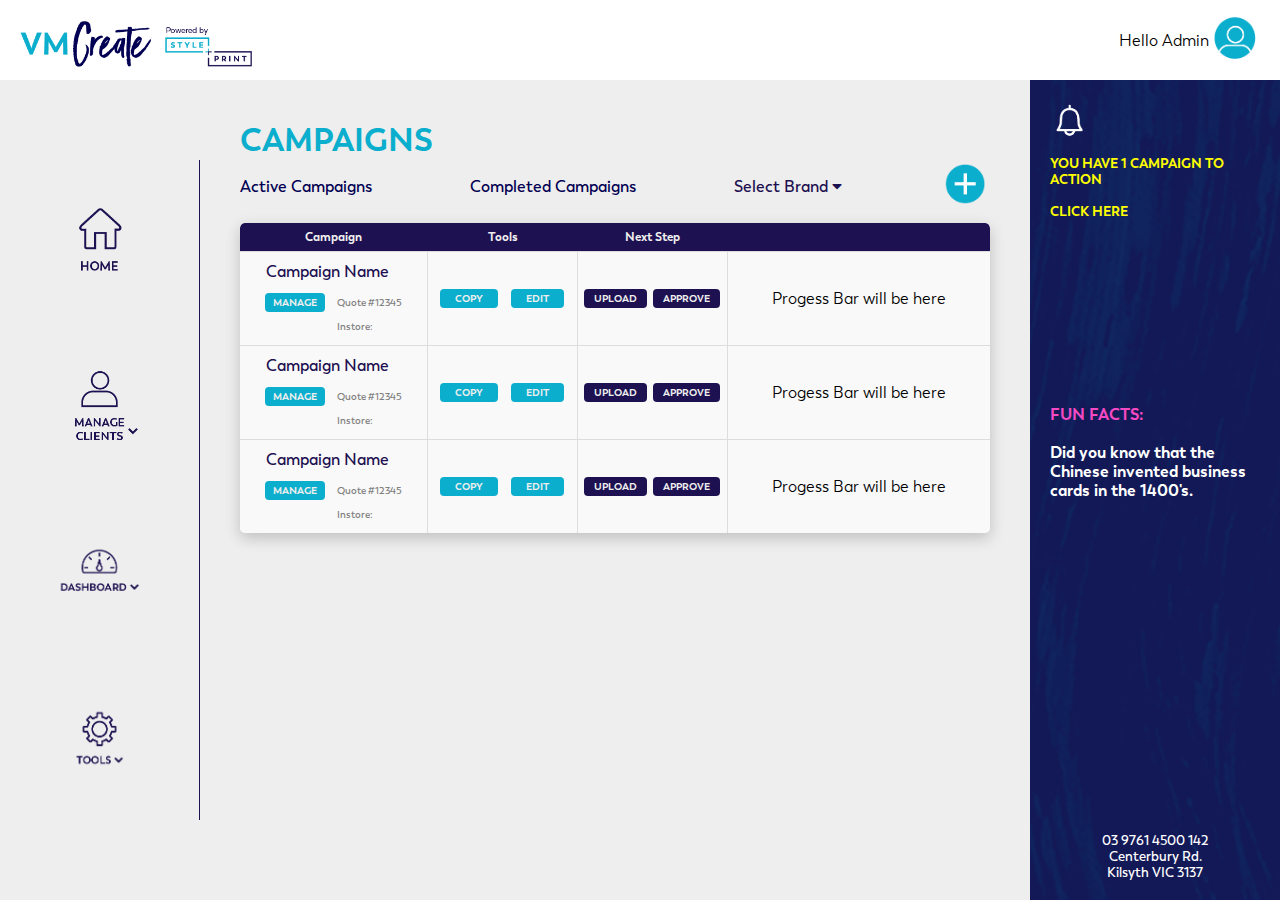
==== dashboard.html @ e2349223 "dashboard page, table, adding original images and general layout adjustments" ====
<!DOCTYPE html>
<html class="no-js">
  <head>
    <meta charset="utf-8" />
    <meta http-equiv="X-UA-Compatible" content="IE=edge" />
    <title></title>
    <meta name="description" content="" />
    <meta name="viewport" content="width=device-width, initial-scale=1" />
    <!--
      <link
        rel="stylesheet"
        href="https://stackpath.bootstrapcdn.com/bootstrap/4.1.3/css/bootstrap.min.css"
        integrity="sha384-MCw98/SFnGE8fJT3GXwEOngsV7Zt27NXFoaoApmYm81iuXoPkFOJwJ8ERdknLPMO"
        crossorigin="anonymous"
      />
    -->
    <link
      rel="stylesheet"
      href="https://cdnjs.cloudflare.com/ajax/libs/font-awesome/5.14.0/css/all.min.css"
    />
    <link rel="stylesheet" type="text/css" href="semantic/dist/table.min.css" />
    <link
      rel="stylesheet"
      type="text/css"
      href="semantic/dist/progress.min.css"
    />
    <link rel="stylesheet" href="/styles/css/styles.css" />
  </head>
  <body>
    <div class="dashboard">
      <section class="main-container">
        <div class="page-header">
          <div class="header-home">
            <a href="/">
              <img src="/images/logo1.png" alt="" />
            </a>
          </div>
          <div class="header-login">
            <span>Hello Admin</span>
            <a href="#"><img src="./images/accountIcon1.png" /></a>
          </div>
        </div>

        <div class="left-sidebar">
          <a href="/">
            <div class="left-sidebar-icon">
              <img
                class="left-sidebar-icon-image left-sidebar-icon-home"
                src="./images/homeIcon1.png"
              />
            </div>
          </a>
          <a href="#">
            <div class="left-sidebar-icon">
              <img
                class="left-sidebar-icon-image"
                src="./images/clientsIcon1.png"
              />
            </div>
          </a>
          <a href="/dashboard.html">
            <div class="left-sidebar-icon">
              <img
                class="left-sidebar-icon-image"
                src="./images/dashboardIcon1.png"
              />
            </div>
          </a>
          <a href="#">
            <div class="left-sidebar-icon">
              <img
                class="left-sidebar-icon-image"
                src="./images/toolsIcon1.png"
              />
            </div>
          </a>
        </div>

        <div class="dashboard">
          <div class="dashboard-header-container">
            <span class="dashboard-primary-header">Campaigns</span>
            <br />
            <div class="dashboard-secondary-header">
              <span class="dashboard-secondary-list-item"
                >Active Campaigns</span
              >
              <span class="dashboard-secondary-list-item"
                >Completed Campaigns</span
              >
              <div class="dashboard-secondary-list-item dropdown">
                <button class="dropbtn">
                  Select Brand
                  <i class="fa fa-caret-down"></i>
                </button>
                <div class="dropdown-content">
                  <a href="#">Brand 1</a>
                  <a href="#">Brand 2</a>
                  <a href="#">Brand 3</a>
                </div>
              </div>

              <a class="add-table-item" href="/">
                <img src="/images/addTableItemIcon1.png" alt="" />
              </a>
            </div>
          </div>

          <div class="table-container">
            <div class="grid-table" style="overflow-x: auto;">
              <div class="grid-table-row table-header">
                <div class="grid-table-header grid-table-header-1">
                  Campaign
                </div>
                <div class="grid-table-header grid-table-header-2">Tools</div>
                <div class="grid-table-header grid-table-header-3">
                  Next Step
                </div>
                <div class="grid-table-header grid-table-header-4"></div>
              </div>

              <div class="grid-table-row">
                <div
                  class="grid-table-cell grid-table-cell-1"
                  data-title="Title"
                >
                  <div class="campaign-name-text">
                    <span>Campaign Name</span>
                  </div>
                  <div class="campaign-row-secondary">
                    <div class="campaign-cell-button-container">
                      <a href="#" class="table-button">Manage</a>
                    </div>
                    <div class="campaign-cell-text-container">
                      <p>Quote #12345</p>
                      <p>Instore:</p>
                    </div>
                  </div>
                </div>
                <div
                  class="grid-table-cell grid-table-cell-2"
                  data-title="Number"
                >
                  <a href="#" class="table-button table-button-tools">Copy</a>
                  <a href="#" class="table-button table-button-tools">Edit</a>
                </div>
                <div
                  class="grid-table-cell grid-table-cell-3"
                  data-title="Series"
                >
                  <a href="#" class="table-button table-button-next">Upload</a>
                  <a href="#" class="table-button table-button-next">Approve</a>
                </div>
                <div
                  class="grid-table-cell grid-table-cell-4"
                  data-title="Air Date"
                >
                  Progess Bar will be here
                </div>
              </div>

              <div class="grid-table-row">
                <div
                  class="grid-table-cell grid-table-cell-1"
                  data-title="Title"
                >
                  <div class="campaign-name-text">
                    <span>Campaign Name</span>
                  </div>
                  <div class="campaign-row-secondary">
                    <div class="campaign-cell-button-container">
                      <a href="#" class="table-button">Manage</a>
                    </div>
                    <div class="campaign-cell-text-container">
                      <p>Quote #12345</p>
                      <p>Instore:</p>
                    </div>
                  </div>
                </div>
                <div
                  class="grid-table-cell grid-table-cell-2"
                  data-title="Number"
                >
                  <a href="#" class="table-button table-button-tools">Copy</a>
                  <a href="#" class="table-button table-button-tools">Edit</a>
                </div>
                <div
                  class="grid-table-cell grid-table-cell-3"
                  data-title="Series"
                >
                  <a href="#" class="table-button table-button-next">Upload</a>
                  <a href="#" class="table-button table-button-next">Approve</a>
                </div>
                <div
                  class="grid-table-cell grid-table-cell-4"
                  data-title="Air Date"
                >
                  Progess Bar will be here
                </div>
              </div>

              <div class="grid-table-row">
                <div
                  class="grid-table-cell grid-table-cell-1"
                  data-title="Title"
                >
                  <div class="campaign-name-text">
                    <span>Campaign Name</span>
                  </div>
                  <div class="campaign-row-secondary">
                    <div class="campaign-cell-button-container">
                      <a href="#" class="table-button">Manage</a>
                    </div>
                    <div class="campaign-cell-text-container">
                      <p>Quote #12345</p>
                      <p>Instore:</p>
                    </div>
                  </div>
                </div>
                <div
                  class="grid-table-cell grid-table-cell-2"
                  data-title="Number"
                >
                  <a href="#" class="table-button table-button-tools">Copy</a>
                  <a href="#" class="table-button table-button-tools">Edit</a>
                </div>
                <div
                  class="grid-table-cell grid-table-cell-3"
                  data-title="Series"
                >
                  <a href="#" class="table-button table-button-next">Upload</a>
                  <a href="#" class="table-button table-button-next">Approve</a>
                </div>
                <div
                  class="grid-table-cell grid-table-cell-4"
                  data-title="Air Date"
                >
                  Progess Bar will be here
                </div>
              </div>
            </div>
          </div>
        </div>

        <div class="right-sidebar">
          <div class="right-top">
            <div class="right-sidebar-icon">
              <img
                class="right-sidebar-bell-image"
                src="/images/bellNotNot.png"
                class="bell-image"
              />
              <p>
                You have 1 campaign to action<br /><br />
                <a href="/"><span>Click here</span></a>
              </p>
            </div>
          </div>
          <div class="right-middle">
            <p>
              <span>Fun Facts:</span><br /><br />Did you know that the Chinese
              invented business cards in the 1400's.
            </p>
          </div>
          <div class="right-bottom">
            <p>
              03 9761 4500 142<br />
              Centerbury Rd.<br />
              Kilsyth VIC 3137
            </p>
          </div>
        </div>
      </section>
    </div>
  </body>
</html>
---- semantic/dist/table.min.css ----
/*!
 * # Semantic UI 2.4.1 - Table
 * http://github.com/semantic-org/semantic-ui/
 *
 *
 * Released under the MIT license
 * http://opensource.org/licenses/MIT
 *
 */.ui.table{width:100%;background:#fff;margin:1em 0;border:1px solid rgba(34,36,38,.15);-webkit-box-shadow:none;box-shadow:none;border-radius:.28571429rem;text-align:left;color:rgba(0,0,0,.87);border-collapse:separate;border-spacing:0}.ui.table:first-child{margin-top:0}.ui.table:last-child{margin-bottom:0}.ui.table td,.ui.table th{-webkit-transition:background .1s ease,color .1s ease;transition:background .1s ease,color .1s ease}.ui.table thead{-webkit-box-shadow:none;box-shadow:none}.ui.table thead th{cursor:auto;background:#f9fafb;text-align:inherit;color:rgba(0,0,0,.87);padding:.92857143em .78571429em;vertical-align:inherit;font-style:none;font-weight:700;text-transform:none;border-bottom:1px solid rgba(34,36,38,.1);border-left:none}.ui.table thead tr>th:first-child{border-left:none}.ui.table thead tr:first-child>th:first-child{border-radius:.28571429rem 0 0 0}.ui.table thead tr:first-child>th:last-child{border-radius:0 .28571429rem 0 0}.ui.table thead tr:first-child>th:only-child{border-radius:.28571429rem .28571429rem 0 0}.ui.table tfoot{-webkit-box-shadow:none;box-shadow:none}.ui.table tfoot th{cursor:auto;border-top:1px solid rgba(34,36,38,.15);background:#f9fafb;text-align:inherit;color:rgba(0,0,0,.87);padding:.78571429em .78571429em;vertical-align:middle;font-style:normal;font-weight:400;text-transform:none}.ui.table tfoot tr>th:first-child{border-left:none}.ui.table tfoot tr:first-child>th:first-child{border-radius:0 0 0 .28571429rem}.ui.table tfoot tr:first-child>th:last-child{border-radius:0 0 .28571429rem 0}.ui.table tfoot tr:first-child>th:only-child{border-radius:0 0 .28571429rem .28571429rem}.ui.table tr td{border-top:1px solid rgba(34,36,38,.1)}.ui.table tr:first-child td{border-top:none}.ui.table tbody+tbody tr:first-child td{border-top:1px solid rgba(34,36,38,.1)}.ui.table td{padding:.78571429em .78571429em;text-align:inherit}.ui.table>.icon{vertical-align:baseline}.ui.table>.icon:only-child{margin:0}.ui.table.segment{padding:0}.ui.table.segment:after{display:none}.ui.table.segment.stacked:after{display:block}@media only screen and (max-width:767px){.ui.table:not(.unstackable){width:100%}.ui.table:not(.unstackable) tbody,.ui.table:not(.unstackable) tr,.ui.table:not(.unstackable) tr>td,.ui.table:not(.unstackable) tr>th{width:auto!important;display:block!important}.ui.table:not(.unstackable){padding:0}.ui.table:not(.unstackable) thead{display:block}.ui.table:not(.unstackable) tfoot{display:block}.ui.table:not(.unstackable) tr{padding-top:1em;padding-bottom:1em;-webkit-box-shadow:0 -1px 0 0 rgba(0,0,0,.1) inset!important;box-shadow:0 -1px 0 0 rgba(0,0,0,.1) inset!important}.ui.table:not(.unstackable) tr>td,.ui.table:not(.unstackable) tr>th{background:0 0;border:none!important;padding:.25em .75em!important;-webkit-box-shadow:none!important;box-shadow:none!important}.ui.table:not(.unstackable) td:first-child,.ui.table:not(.unstackable) th:first-child{font-weight:700}.ui.definition.table:not(.unstackable) thead th:first-child{-webkit-box-shadow:none!important;box-shadow:none!important}}.ui.table td .image,.ui.table td .image img,.ui.table th .image,.ui.table th .image img{max-width:none}.ui.structured.table{border-collapse:collapse}.ui.structured.table thead th{border-left:none;border-right:none}.ui.structured.sortable.table thead th{border-left:1px solid rgba(34,36,38,.15);border-right:1px solid rgba(34,36,38,.15)}.ui.structured.basic.table th{border-left:none;border-right:none}.ui.structured.celled.table tr td,.ui.structured.celled.table tr th{border-left:1px solid rgba(34,36,38,.1);border-right:1px solid rgba(34,36,38,.1)}.ui.definition.table thead:not(.full-width) th:first-child{pointer-events:none;background:0 0;font-weight:400;color:rgba(0,0,0,.4);-webkit-box-shadow:-1px -1px 0 1px #fff;box-shadow:-1px -1px 0 1px #fff}.ui.definition.table tfoot:not(.full-width) th:first-child{pointer-events:none;background:0 0;font-weight:rgba(0,0,0,.4);color:normal;-webkit-box-shadow:1px 1px 0 1px #fff;box-shadow:1px 1px 0 1px #fff}.ui.celled.definition.table thead:not(.full-width) th:first-child{-webkit-box-shadow:0 -1px 0 1px #fff;box-shadow:0 -1px 0 1px #fff}.ui.celled.definition.table tfoot:not(.full-width) th:first-child{-webkit-box-shadow:0 1px 0 1px #fff;box-shadow:0 1px 0 1px #fff}.ui.definition.table tr td.definition,.ui.definition.table tr td:first-child:not(.ignored){background:rgba(0,0,0,.03);font-weight:700;color:rgba(0,0,0,.95);text-transform:'';-webkit-box-shadow:'';box-shadow:'';text-align:'';font-size:1em;padding-left:'';padding-right:''}.ui.definition.table thead:not(.full-width) th:nth-child(2){border-left:1px solid rgba(34,36,38,.15)}.ui.definition.table tfoot:not(.full-width) th:nth-child(2){border-left:1px solid rgba(34,36,38,.15)}.ui.definition.table td:nth-child(2){border-left:1px solid rgba(34,36,38,.15)}.ui.table td.positive,.ui.table tr.positive{-webkit-box-shadow:0 0 0 #a3c293 inset;box-shadow:0 0 0 #a3c293 inset}.ui.table td.positive,.ui.table tr.positive{background:#fcfff5!important;color:#2c662d!important}.ui.table td.negative,.ui.table tr.negative{-webkit-box-shadow:0 0 0 #e0b4b4 inset;box-shadow:0 0 0 #e0b4b4 inset}.ui.table td.negative,.ui.table tr.negative{background:#fff6f6!important;color:#9f3a38!important}.ui.table td.error,.ui.table tr.error{-webkit-box-shadow:0 0 0 #e0b4b4 inset;box-shadow:0 0 0 #e0b4b4 inset}.ui.table td.error,.ui.table tr.error{background:#fff6f6!important;color:#9f3a38!important}.ui.table td.warning,.ui.table tr.warning{-webkit-box-shadow:0 0 0 #c9ba9b inset;box-shadow:0 0 0 #c9ba9b inset}.ui.table td.warning,.ui.table tr.warning{background:#fffaf3!important;color:#573a08!important}.ui.table td.active,.ui.table tr.active{-webkit-box-shadow:0 0 0 rgba(0,0,0,.87) inset;box-shadow:0 0 0 rgba(0,0,0,.87) inset}.ui.table td.active,.ui.table tr.active{background:#e0e0e0!important;color:rgba(0,0,0,.87)!important}.ui.table tr td.disabled,.ui.table tr.disabled td,.ui.table tr.disabled:hover,.ui.table tr:hover td.disabled{pointer-events:none;color:rgba(40,40,40,.3)}@media only screen and (max-width:991px){.ui[class*="tablet stackable"].table,.ui[class*="tablet stackable"].table tbody,.ui[class*="tablet stackable"].table tr,.ui[class*="tablet stackable"].table tr>td,.ui[class*="tablet stackable"].table tr>th{width:100%!important;display:block!important}.ui[class*="tablet stackable"].table{padding:0}.ui[class*="tablet stackable"].table thead{display:block}.ui[class*="tablet stackable"].table tfoot{display:block}.ui[class*="tablet stackable"].table tr{padding-top:1em;padding-bottom:1em;-webkit-box-shadow:0 -1px 0 0 rgba(0,0,0,.1) inset!important;box-shadow:0 -1px 0 0 rgba(0,0,0,.1) inset!important}.ui[class*="tablet stackable"].table tr>td,.ui[class*="tablet stackable"].table tr>th{background:0 0;border:none!important;padding:.25em .75em;-webkit-box-shadow:none!important;box-shadow:none!important}.ui.definition[class*="tablet stackable"].table thead th:first-child{-webkit-box-shadow:none!important;box-shadow:none!important}}.ui.table [class*="left aligned"],.ui.table[class*="left aligned"]{text-align:left}.ui.table [class*="center aligned"],.ui.table[class*="center aligned"]{text-align:center}.ui.table [class*="right aligned"],.ui.table[class*="right aligned"]{text-align:right}.ui.table [class*="top aligned"],.ui.table[class*="top aligned"]{vertical-align:top}.ui.table [class*="middle aligned"],.ui.table[class*="middle aligned"]{vertical-align:middle}.ui.table [class*="bottom aligned"],.ui.table[class*="bottom aligned"]{vertical-align:bottom}.ui.table td.collapsing,.ui.table th.collapsing{width:1px;white-space:nowrap}.ui.fixed.table{table-layout:fixed}.ui.fixed.table td,.ui.fixed.table th{overflow:hidden;text-overflow:ellipsis}.ui.selectable.table tbody tr:hover,.ui.table tbody tr td.selectable:hover{background:rgba(0,0,0,.05)!important;color:rgba(0,0,0,.95)!important}.ui.inverted.table tbody tr td.selectable:hover,.ui.selectable.inverted.table tbody tr:hover{background:rgba(255,255,255,.08)!important;color:#fff!important}.ui.table tbody tr td.selectable{padding:0}.ui.table tbody tr td.selectable>a:not(.ui){display:block;color:inherit;padding:.78571429em .78571429em}.ui.selectable.table tr.error:hover,.ui.selectable.table tr:hover td.error,.ui.table tr td.selectable.error:hover{background:#ffe7e7!important;color:#943634!important}.ui.selectable.table tr.warning:hover,.ui.selectable.table tr:hover td.warning,.ui.table tr td.selectable.warning:hover{background:#fff4e4!important;color:#493107!important}.ui.selectable.table tr.active:hover,.ui.selectable.table tr:hover td.active,.ui.table tr td.selectable.active:hover{background:#e0e0e0!important;color:rgba(0,0,0,.87)!important}.ui.selectable.table tr.positive:hover,.ui.selectable.table tr:hover td.positive,.ui.table tr td.selectable.positive:hover{background:#f7ffe6!important;color:#275b28!important}.ui.selectable.table tr.negative:hover,.ui.selectable.table tr:hover td.negative,.ui.table tr td.selectable.negative:hover{background:#ffe7e7!important;color:#943634!important}.ui.attached.table{top:0;bottom:0;border-radius:0;margin:0 -1px;width:calc(100% - (-1px * 2));max-width:calc(100% - (-1px * 2));-webkit-box-shadow:none;box-shadow:none;border:1px solid #d4d4d5}.ui.attached+.ui.attached.table:not(.top){border-top:none}.ui[class*="top attached"].table{bottom:0;margin-bottom:0;top:0;margin-top:1em;border-radius:.28571429rem .28571429rem 0 0}.ui.table[class*="top attached"]:first-child{margin-top:0}.ui[class*="bottom attached"].table{bottom:0;margin-top:0;top:0;margin-bottom:1em;-webkit-box-shadow:none,none;box-shadow:none,none;border-radius:0 0 .28571429rem .28571429rem}.ui[class*="bottom attached"].table:last-child{margin-bottom:0}.ui.striped.table tbody tr:nth-child(2n),.ui.striped.table>tr:nth-child(2n){background-color:rgba(0,0,50,.02)}.ui.inverted.striped.table tbody tr:nth-child(2n),.ui.inverted.striped.table>tr:nth-child(2n){background-color:rgba(255,255,255,.05)}.ui.striped.selectable.selectable.selectable.table tbody tr.active:hover{background:#efefef!important;color:rgba(0,0,0,.95)!important}.ui.table [class*="single line"],.ui.table[class*="single line"]{white-space:nowrap}.ui.table [class*="single line"],.ui.table[class*="single line"]{white-space:nowrap}.ui.red.table{border-top:.2em solid #db2828}.ui.inverted.red.table{background-color:#db2828!important;color:#fff!important}.ui.orange.table{border-top:.2em solid #f2711c}.ui.inverted.orange.table{background-color:#f2711c!important;color:#fff!important}.ui.yellow.table{border-top:.2em solid #fbbd08}.ui.inverted.yellow.table{background-color:#fbbd08!important;color:#fff!important}.ui.olive.table{border-top:.2em solid #b5cc18}.ui.inverted.olive.table{background-color:#b5cc18!important;color:#fff!important}.ui.green.table{border-top:.2em solid #21ba45}.ui.inverted.green.table{background-color:#21ba45!important;color:#fff!important}.ui.teal.table{border-top:.2em solid #00b5ad}.ui.inverted.teal.table{background-color:#00b5ad!important;color:#fff!important}.ui.blue.table{border-top:.2em solid #2185d0}.ui.inverted.blue.table{background-color:#2185d0!important;color:#fff!important}.ui.violet.table{border-top:.2em solid #6435c9}.ui.inverted.violet.table{background-color:#6435c9!important;color:#fff!important}.ui.purple.table{border-top:.2em solid #a333c8}.ui.inverted.purple.table{background-color:#a333c8!important;color:#fff!important}.ui.pink.table{border-top:.2em solid #e03997}.ui.inverted.pink.table{background-color:#e03997!important;color:#fff!important}.ui.brown.table{border-top:.2em solid #a5673f}.ui.inverted.brown.table{background-color:#a5673f!important;color:#fff!important}.ui.grey.table{border-top:.2em solid #767676}.ui.inverted.grey.table{background-color:#767676!important;color:#fff!important}.ui.black.table{border-top:.2em solid #1b1c1d}.ui.inverted.black.table{background-color:#1b1c1d!important;color:#fff!important}.ui.one.column.table td{width:100%}.ui.two.column.table td{width:50%}.ui.three.column.table td{width:33.33333333%}.ui.four.column.table td{width:25%}.ui.five.column.table td{width:20%}.ui.six.column.table td{width:16.66666667%}.ui.seven.column.table td{width:14.28571429%}.ui.eight.column.table td{width:12.5%}.ui.nine.column.table td{width:11.11111111%}.ui.ten.column.table td{width:10%}.ui.eleven.column.table td{width:9.09090909%}.ui.twelve.column.table td{width:8.33333333%}.ui.thirteen.column.table td{width:7.69230769%}.ui.fourteen.column.table td{width:7.14285714%}.ui.fifteen.column.table td{width:6.66666667%}.ui.sixteen.column.table td{width:6.25%}.ui.table td.one.wide,.ui.table th.one.wide{width:6.25%}.ui.table td.two.wide,.ui.table th.two.wide{width:12.5%}.ui.table td.three.wide,.ui.table th.three.wide{width:18.75%}.ui.table td.four.wide,.ui.table th.four.wide{width:25%}.ui.table td.five.wide,.ui.table th.five.wide{width:31.25%}.ui.table td.six.wide,.ui.table th.six.wide{width:37.5%}.ui.table td.seven.wide,.ui.table th.seven.wide{width:43.75%}.ui.table td.eight.wide,.ui.table th.eight.wide{width:50%}.ui.table td.nine.wide,.ui.table th.nine.wide{width:56.25%}.ui.table td.ten.wide,.ui.table th.ten.wide{width:62.5%}.ui.table td.eleven.wide,.ui.table th.eleven.wide{width:68.75%}.ui.table td.twelve.wide,.ui.table th.twelve.wide{width:75%}.ui.table td.thirteen.wide,.ui.table th.thirteen.wide{width:81.25%}.ui.table td.fourteen.wide,.ui.table th.fourteen.wide{width:87.5%}.ui.table td.fifteen.wide,.ui.table th.fifteen.wide{width:93.75%}.ui.table td.sixteen.wide,.ui.table th.sixteen.wide{width:100%}.ui.sortable.table thead th{cursor:pointer;white-space:nowrap;border-left:1px solid rgba(34,36,38,.15);color:rgba(0,0,0,.87)}.ui.sortable.table thead th:first-child{border-left:none}.ui.sortable.table thead th.sorted,.ui.sortable.table thead th.sorted:hover{-webkit-user-select:none;-moz-user-select:none;-ms-user-select:none;user-select:none}.ui.sortable.table thead th:after{display:none;font-style:normal;font-weight:400;text-decoration:inherit;content:'';height:1em;width:auto;opacity:.8;margin:0 0 0 .5em;font-family:Icons}.ui.sortable.table thead th.ascending:after{content:'\f0d8'}.ui.sortable.table thead th.descending:after{content:'\f0d7'}.ui.sortable.table th.disabled:hover{cursor:auto;color:rgba(40,40,40,.3)}.ui.sortable.table thead th:hover{background:rgba(0,0,0,.05);color:rgba(0,0,0,.8)}.ui.sortable.table thead th.sorted{background:rgba(0,0,0,.05);color:rgba(0,0,0,.95)}.ui.sortable.table thead th.sorted:after{display:inline-block}.ui.sortable.table thead th.sorted:hover{background:rgba(0,0,0,.05);color:rgba(0,0,0,.95)}.ui.inverted.sortable.table thead th.sorted{background:rgba(255,255,255,.15) -webkit-gradient(linear,left top,left bottom,from(transparent),to(rgba(0,0,0,.05)));background:rgba(255,255,255,.15) -webkit-linear-gradient(transparent,rgba(0,0,0,.05));background:rgba(255,255,255,.15) linear-gradient(transparent,rgba(0,0,0,.05));color:#fff}.ui.inverted.sortable.table thead th:hover{background:rgba(255,255,255,.08) -webkit-gradient(linear,left top,left bottom,from(transparent),to(rgba(0,0,0,.05)));background:rgba(255,255,255,.08) -webkit-linear-gradient(transparent,rgba(0,0,0,.05));background:rgba(255,255,255,.08) linear-gradient(transparent,rgba(0,0,0,.05));color:#fff}.ui.inverted.sortable.table thead th{border-left-color:transparent;border-right-color:transparent}.ui.inverted.table{background:#333;color:rgba(255,255,255,.9);border:none}.ui.inverted.table th{background-color:rgba(0,0,0,.15);border-color:rgba(255,255,255,.1)!important;color:rgba(255,255,255,.9)!important}.ui.inverted.table tr td{border-color:rgba(255,255,255,.1)!important}.ui.inverted.table tr td.disabled,.ui.inverted.table tr.disabled td,.ui.inverted.table tr.disabled:hover td,.ui.inverted.table tr:hover td.disabled{pointer-events:none;color:rgba(225,225,225,.3)}.ui.inverted.definition.table tfoot:not(.full-width) th:first-child,.ui.inverted.definition.table thead:not(.full-width) th:first-child{background:#fff}.ui.inverted.definition.table tr td:first-child{background:rgba(255,255,255,.02);color:#fff}.ui.collapsing.table{width:auto}.ui.basic.table{background:0 0;border:1px solid rgba(34,36,38,.15);-webkit-box-shadow:none;box-shadow:none}.ui.basic.table tfoot,.ui.basic.table thead{-webkit-box-shadow:none;box-shadow:none}.ui.basic.table th{background:0 0;border-left:none}.ui.basic.table tbody tr{border-bottom:1px solid rgba(0,0,0,.1)}.ui.basic.table td{background:0 0}.ui.basic.striped.table tbody tr:nth-child(2n){background-color:rgba(0,0,0,.05)!important}.ui[class*="very basic"].table{border:none}.ui[class*="very basic"].table:not(.sortable):not(.striped) td,.ui[class*="very basic"].table:not(.sortable):not(.striped) th{padding:''}.ui[class*="very basic"].table:not(.sortable):not(.striped) td:first-child,.ui[class*="very basic"].table:not(.sortable):not(.striped) th:first-child{padding-left:0}.ui[class*="very basic"].table:not(.sortable):not(.striped) td:last-child,.ui[class*="very basic"].table:not(.sortable):not(.striped) th:last-child{padding-right:0}.ui[class*="very basic"].table:not(.sortable):not(.striped) thead tr:first-child th{padding-top:0}.ui.celled.table tr td,.ui.celled.table tr th{border-left:1px solid rgba(34,36,38,.1)}.ui.celled.table tr td:first-child,.ui.celled.table tr th:first-child{border-left:none}.ui.padded.table th{padding-left:1em;padding-right:1em}.ui.padded.table td,.ui.padded.table th{padding:1em 1em}.ui[class*="very padded"].table th{padding-left:1.5em;padding-right:1.5em}.ui[class*="very padded"].table td{padding:1.5em 1.5em}.ui.compact.table th{padding-left:.7em;padding-right:.7em}.ui.compact.table td{padding:.5em .7em}.ui[class*="very compact"].table th{padding-left:.6em;padding-right:.6em}.ui[class*="very compact"].table td{padding:.4em .6em}.ui.small.table{font-size:.9em}.ui.table{font-size:1em}.ui.large.table{font-size:1.1em}
---- semantic/dist/progress.min.css ----
/*!
 * # Semantic UI 2.4.0 - Progress Bar
 * http://github.com/semantic-org/semantic-ui/
 *
 *
 * Released under the MIT license
 * http://opensource.org/licenses/MIT
 *
 */.ui.progress{position:relative;display:block;max-width:100%;border:none;margin:1em 0 2.5em;-webkit-box-shadow:none;box-shadow:none;background:rgba(0,0,0,.1);padding:0;border-radius:.28571429rem}.ui.progress:first-child{margin:0 0 2.5em}.ui.progress:last-child{margin:0 0 1.5em}.ui.progress .bar{display:block;line-height:1;position:relative;width:0%;min-width:2em;background:#888;border-radius:.28571429rem;-webkit-transition:width .1s ease,background-color .1s ease;transition:width .1s ease,background-color .1s ease}.ui.progress .bar>.progress{white-space:nowrap;position:absolute;width:auto;font-size:.92857143em;top:50%;right:.5em;left:auto;bottom:auto;color:rgba(255,255,255,.7);text-shadow:none;margin-top:-.5em;font-weight:700;text-align:left}.ui.progress>.label{position:absolute;width:100%;font-size:1em;top:100%;right:auto;left:0;bottom:auto;color:rgba(0,0,0,.87);font-weight:700;text-shadow:none;margin-top:.2em;text-align:center;-webkit-transition:color .4s ease;transition:color .4s ease}.ui.indicating.progress[data-percent^="1"] .bar,.ui.indicating.progress[data-percent^="2"] .bar{background-color:#d95c5c}.ui.indicating.progress[data-percent^="3"] .bar{background-color:#efbc72}.ui.indicating.progress[data-percent^="4"] .bar,.ui.indicating.progress[data-percent^="5"] .bar{background-color:#e6bb48}.ui.indicating.progress[data-percent^="6"] .bar{background-color:#ddc928}.ui.indicating.progress[data-percent^="7"] .bar,.ui.indicating.progress[data-percent^="8"] .bar{background-color:#b4d95c}.ui.indicating.progress[data-percent^="100"] .bar,.ui.indicating.progress[data-percent^="9"] .bar{background-color:#66da81}.ui.indicating.progress[data-percent^="1"] .label,.ui.indicating.progress[data-percent^="2"] .label{color:rgba(0,0,0,.87)}.ui.indicating.progress[data-percent^="3"] .label{color:rgba(0,0,0,.87)}.ui.indicating.progress[data-percent^="4"] .label,.ui.indicating.progress[data-percent^="5"] .label{color:rgba(0,0,0,.87)}.ui.indicating.progress[data-percent^="6"] .label{color:rgba(0,0,0,.87)}.ui.indicating.progress[data-percent^="7"] .label,.ui.indicating.progress[data-percent^="8"] .label{color:rgba(0,0,0,.87)}.ui.indicating.progress[data-percent^="100"] .label,.ui.indicating.progress[data-percent^="9"] .label{color:rgba(0,0,0,.87)}.ui.indicating.progress[data-percent="1"] .bar,.ui.indicating.progress[data-percent="2"] .bar,.ui.indicating.progress[data-percent="3"] .bar,.ui.indicating.progress[data-percent="4"] .bar,.ui.indicating.progress[data-percent="5"] .bar,.ui.indicating.progress[data-percent="6"] .bar,.ui.indicating.progress[data-percent="7"] .bar,.ui.indicating.progress[data-percent="8"] .bar,.ui.indicating.progress[data-percent="9"] .bar{background-color:#d95c5c}.ui.indicating.progress[data-percent="1"] .label,.ui.indicating.progress[data-percent="2"] .label,.ui.indicating.progress[data-percent="3"] .label,.ui.indicating.progress[data-percent="4"] .label,.ui.indicating.progress[data-percent="5"] .label,.ui.indicating.progress[data-percent="6"] .label,.ui.indicating.progress[data-percent="7"] .label,.ui.indicating.progress[data-percent="8"] .label,.ui.indicating.progress[data-percent="9"] .label{color:rgba(0,0,0,.87)}.ui.indicating.progress.success .label{color:#1a531b}.ui.progress.success .bar{background-color:#21ba45!important}.ui.progress.success .bar,.ui.progress.success .bar::after{-webkit-animation:none!important;animation:none!important}.ui.progress.success>.label{color:#1a531b}.ui.progress.warning .bar{background-color:#f2c037!important}.ui.progress.warning .bar,.ui.progress.warning .bar::after{-webkit-animation:none!important;animation:none!important}.ui.progress.warning>.label{color:#794b02}.ui.progress.error .bar{background-color:#db2828!important}.ui.progress.error .bar,.ui.progress.error .bar::after{-webkit-animation:none!important;animation:none!important}.ui.progress.error>.label{color:#912d2b}.ui.active.progress .bar{position:relative;min-width:2em}.ui.active.progress .bar::after{content:'';opacity:0;position:absolute;top:0;left:0;right:0;bottom:0;background:#fff;border-radius:.28571429rem;-webkit-animation:progress-active 2s ease infinite;animation:progress-active 2s ease infinite}@-webkit-keyframes progress-active{0%{opacity:.3;width:0}100%{opacity:0;width:100%}}@keyframes progress-active{0%{opacity:.3;width:0}100%{opacity:0;width:100%}}.ui.disabled.progress{opacity:.35}.ui.disabled.progress .bar,.ui.disabled.progress .bar::after{-webkit-animation:none!important;animation:none!important}.ui.inverted.progress{background:rgba(255,255,255,.08);border:none}.ui.inverted.progress .bar{background:#888}.ui.inverted.progress .bar>.progress{color:#f9fafb}.ui.inverted.progress>.label{color:#fff}.ui.inverted.progress.success>.label{color:#21ba45}.ui.inverted.progress.warning>.label{color:#f2c037}.ui.inverted.progress.error>.label{color:#db2828}.ui.progress.attached{background:0 0;position:relative;border:none;margin:0}.ui.progress.attached,.ui.progress.attached .bar{display:block;height:.2rem;padding:0;overflow:hidden;border-radius:0 0 .28571429rem .28571429rem}.ui.progress.attached .bar{border-radius:0}.ui.progress.top.attached,.ui.progress.top.attached .bar{top:0;border-radius:.28571429rem .28571429rem 0 0}.ui.progress.top.attached .bar{border-radius:0}.ui.card>.ui.attached.progress,.ui.segment>.ui.attached.progress{position:absolute;top:auto;left:0;bottom:100%;width:100%}.ui.card>.ui.bottom.attached.progress,.ui.segment>.ui.bottom.attached.progress{top:100%;bottom:auto}.ui.red.progress .bar{background-color:#db2828}.ui.red.inverted.progress .bar{background-color:#ff695e}.ui.orange.progress .bar{background-color:#f2711c}.ui.orange.inverted.progress .bar{background-color:#ff851b}.ui.yellow.progress .bar{background-color:#fbbd08}.ui.yellow.inverted.progress .bar{background-color:#ffe21f}.ui.olive.progress .bar{background-color:#b5cc18}.ui.olive.inverted.progress .bar{background-color:#d9e778}.ui.green.progress .bar{background-color:#21ba45}.ui.green.inverted.progress .bar{background-color:#2ecc40}.ui.teal.progress .bar{background-color:#00b5ad}.ui.teal.inverted.progress .bar{background-color:#6dffff}.ui.blue.progress .bar{background-color:#2185d0}.ui.blue.inverted.progress .bar{background-color:#54c8ff}.ui.violet.progress .bar{background-color:#6435c9}.ui.violet.inverted.progress .bar{background-color:#a291fb}.ui.purple.progress .bar{background-color:#a333c8}.ui.purple.inverted.progress .bar{background-color:#dc73ff}.ui.pink.progress .bar{background-color:#e03997}.ui.pink.inverted.progress .bar{background-color:#ff8edf}.ui.brown.progress .bar{background-color:#a5673f}.ui.brown.inverted.progress .bar{background-color:#d67c1c}.ui.grey.progress .bar{background-color:#767676}.ui.grey.inverted.progress .bar{background-color:#dcddde}.ui.black.progress .bar{background-color:#1b1c1d}.ui.black.inverted.progress .bar{background-color:#545454}.ui.tiny.progress{font-size:.85714286rem}.ui.tiny.progress .bar{height:.5em}.ui.small.progress{font-size:.92857143rem}.ui.small.progress .bar{height:1em}.ui.progress{font-size:1rem}.ui.progress .bar{height:1.75em}.ui.large.progress{font-size:1.14285714rem}.ui.large.progress .bar{height:2.5em}.ui.big.progress{font-size:1.28571429rem}.ui.big.progress .bar{height:3.5em}
---- styles/css/styles.css ----
@font-face {
  font-family: Trenda-Regular;
  src: url(/fonts/Trenda-Regular.otf);
}
@font-face {
  font-family: Trenda-Bold;
  src: url(/fonts/Trenda-Bold.otf);
}
@font-face {
  font-family: Trenda-Semibold;
  src: url(/fonts/Trenda-Semibold.otf);
}
@font-face {
  font-family: Black-Diamond;
  src: url(/fonts/Black-Diamond.ttf);
}
body a {
  text-decoration: none;
  color: #eee;
}
body .home {
  background: url(/images/backgroundHome.png);
  background-size: cover;
}
body .dashboard {
  background-color: #eee;
}
body .main-container {
  display: grid;
  width: 100vw;
  height: 100vh;
  row-gap: 0;
  column-gap: 40px;
  grid-template-rows: 80px auto;
  grid-template-areas: "page-header  page-header page-header" "left-sidebar main        right-sidebar";
}
body .main-container .page-header {
  grid-area: page-header;
  background-color: #fff;
  display: flex;
  justify-content: space-between;
  align-items: center;
}
body .main-container .page-header .header-login {
  display: flex;
  justify-content: center;
  align-items: center;
}
body .main-container .page-header .header-login img {
  width: 75%;
  height: auto;
  margin-right: -50px;
}
body .main-container .main,
body .main-container .dashboard {
  grid-area: main;
  margin: 20px 0 0 0;
}
body .main-container .left-sidebar {
  grid-area: left-sidebar;
  text-transform: uppercase;
  font-family: Trenda-Semibold, sans-serif;
  display: grid;
  text-align: center;
  align-items: center;
  border-right: 1.3px solid #1E1151;
  margin: 80px 0;
}
body .main-container .right-sidebar {
  grid-area: right-sidebar;
  background-color: #1E1151;
  background-image: url("/images/rightSidebarBackground1.png");
  background-position: center;
  font-family: Trenda-Bold, sans-serif;
  color: #fff;
  display: grid;
  grid-template-areas: "right-top" "right-middle" "right-bottom";
}
body .main-container .right-sidebar .right-top {
  text-transform: uppercase;
  font-size: smaller;
  color: #FFFF00;
  grid-area: right-top;
  display: grid;
  align-items: flex-start;
  justify-content: flex-start;
  margin: 20px;
}
body .main-container .right-sidebar .right-top .right-sidebar-icon p a {
  color: #FFFF00;
}
body .main-container .right-sidebar .right-top .right-sidebar-icon p a:hover {
  color: #F549C4;
}
body .main-container .right-sidebar .right-top .right-sidebar-bell-image {
  max-width: 20%;
  height: auto;
  margin-bottom: 10px;
}
body .main-container .right-sidebar .right-middle {
  grid-area: right-middle;
  margin: 20px;
  align-items: flex-start;
  display: grid;
}
body .main-container .right-sidebar .right-middle span {
  text-transform: uppercase;
  color: #F549C4;
}
body .main-container .right-sidebar .right-bottom {
  grid-area: right-bottom;
  font-family: Trenda-Semibold, sans-serif;
  text-align: center;
  display: flex;
  align-items: flex-end;
  justify-content: center;
  margin: 20px;
  font-size: smaller;
}
@media only screen and (max-width: 2214px) and (min-width: 1401px) {
  body .main-container {
    grid-template-columns: 350px auto 350px;
  }
  body .main-container .header-home img {
    max-width: 300px;
    height: auto;
    position: absolute;
    top: 10px;
    left: -10px;
  }
  body .main-container .left-sidebar-icon-image {
    max-width: 35%;
    height: auto;
  }
  body .main-container .left-sidebar-icon-home {
    max-width: 25%;
    height: auto;
  }
}
@media only screen and (max-width: 1400px) and (min-width: 1025px) {
  body .main-container {
    grid-template-columns: 200px auto 250px;
  }
  body .main-container .header-home img {
    max-width: 300px;
    height: auto;
    position: absolute;
    top: 10px;
    left: -10px;
  }
  body .main-container .left-sidebar-icon-image {
    max-width: 45%;
    height: auto;
  }
  body .main-container .left-sidebar-icon-home {
    max-width: 35%;
    height: auto;
  }
}
@media only screen and (max-width: 1024px) and (min-width: 769px) {
  body .main-container {
    grid-template-columns: 200px auto 200px;
  }
  body .main-container .header-home img {
    max-width: 300px;
    height: auto;
    position: absolute;
    top: 10px;
    left: -10px;
  }
}
@media only screen and (max-width: 768px) and (min-width: 577px) {
  body .main-container {
    grid-template-columns: 175px auto 200px;
  }
  body .main-container .header-home img {
    max-width: 300px;
    height: auto;
    position: absolute;
    top: 10px;
    left: -10px;
  }
  body .main-container .left-sidebar-icon-image {
    max-width: 60%;
    height: auto;
  }
  body .main-container .left-sidebar-icon-home {
    max-width: 45%;
    height: auto;
  }
}
@media only screen and (max-width: 567px) and (min-width: 350px) {
  body .main-container {
    max-width: 100%;
    height: auto;
    grid-template-columns: 100%;
    grid-template-rows: 8% 5% 57% 30%;
    row-gap: 5%;
    grid-template-areas: "page-header" "left-sidebar" "main" "right-sidebar";
  }
  body .main-container .header-home img {
    max-width: 200px;
    height: auto;
    position: absolute;
    top: 20px;
    left: -10px;
  }
  body .main-container .header-login span {
    color: #fff;
  }
  body .main-container .left-sidebar {
    grid-area: left-sidebar;
    display: flex;
    align-items: baseline;
    justify-content: space-evenly;
    padding: 0 30px;
    margin: 0;
  }
  body .main-container .left-sidebar .left-sidebar-icon-image {
    max-width: 85%;
    height: auto;
  }
  body .main-container .left-sidebar .left-sidebar-icon-home {
    max-width: 100%;
    height: auto;
  }
  body .main-container .right-sidebar {
    grid-template-rows: 33.3% 33.3% 33.3%;
    text-align: center;
    display: grid;
    justify-content: center;
  }
  body .main-container .right-sidebar .right-top {
    text-align: center;
    display: grid;
    justify-content: center;
  }
  body .main-container .right-sidebar .right-middle {
    margin-top: 40px;
    margin-bottom: 100px;
  }
}
@media only screen and (max-width: 349px) and (min-width: 300px) {
  body .main-container {
    max-width: 100%;
    height: auto;
    grid-template-columns: 100%;
    grid-template-rows: 8% 5% 57% 30%;
    row-gap: 5%;
    grid-template-areas: "page-header" "left-sidebar" "main" "right-sidebar";
  }
  body .main-container .header-home img {
    max-width: 200px;
    height: auto;
    position: absolute;
    top: 20px;
    left: -10px;
  }
  body .main-container .header-login span {
    color: #fff;
  }
  body .main-container .left-sidebar {
    grid-area: left-sidebar;
    display: flex;
    align-items: baseline;
    justify-content: space-evenly;
    padding: 0 30px;
    margin: 0;
  }
  body .main-container .left-sidebar .left-sidebar-icon-image {
    max-width: 85%;
    height: auto;
  }
  body .main-container .left-sidebar .left-sidebar-icon-home {
    max-width: 100%;
    height: auto;
  }
  body .main-container .right-sidebar {
    grid-template-rows: 33.3% 33.3% 33.3%;
    text-align: center;
    display: grid;
    justify-content: center;
  }
  body .main-container .right-sidebar .right-top {
    text-align: center;
    display: grid;
    justify-content: center;
  }
  body .main-container .right-sidebar .right-middle {
    margin-top: 40px;
    margin-bottom: 100px;
  }
}
@media only screen and (max-width: 299px) and (min-width: 100px) {
  body .main-container {
    max-width: 100%;
    height: auto;
    grid-template-columns: 100%;
    grid-template-rows: 8% 5% 57% 30%;
    row-gap: 5%;
    grid-template-areas: "page-header" "left-sidebar" "main" "right-sidebar";
  }
  body .main-container .header-home img {
    max-width: 200px;
    height: auto;
    position: absolute;
    top: 20px;
    left: -10px;
  }
  body .main-container .header-login span {
    color: #fff;
  }
  body .main-container .left-sidebar {
    grid-area: left-sidebar;
    display: flex;
    align-items: baseline;
    justify-content: space-evenly;
    padding: 0 30px;
    margin: 0;
  }
  body .main-container .left-sidebar .left-sidebar-icon-image {
    max-width: 85%;
    height: auto;
  }
  body .main-container .left-sidebar .left-sidebar-icon-home {
    max-width: 100%;
    height: auto;
  }
  body .main-container .right-sidebar {
    grid-template-rows: 33.3% 33.3% 33.3%;
    text-align: center;
    display: grid;
    justify-content: center;
  }
  body .main-container .right-sidebar .right-top {
    text-align: center;
    display: grid;
    justify-content: center;
  }
  body .main-container .right-sidebar .right-middle {
    margin-top: 40px;
    margin-bottom: 100px;
  }
}

@font-face {
  font-family: Trenda-Regular;
  src: url(/fonts/Trenda-Regular.otf);
}
@font-face {
  font-family: Trenda-Bold;
  src: url(/fonts/Trenda-Bold.otf);
}
@font-face {
  font-family: Trenda-Semibold;
  src: url(/fonts/Trenda-Semibold.otf);
}
@font-face {
  font-family: Black-Diamond;
  src: url(/fonts/Black-Diamond.ttf);
}
.main .main-primary-header {
  color: #FFFF00;
  font-family: Trenda-Bold;
  font-size: 2.75rem;
  text-transform: uppercase;
}
.main .main-secondary-header {
  color: #1E1151;
  font-family: Trenda-Semibold;
  font-size: 2rem;
}
.main .box-container {
  margin-top: 30px;
  display: grid;
  grid-template-columns: repeat(21, 1fr);
  row-gap: 20px;
}
.main .box-container .campaign-dashboard:hover,
.main .box-container .campaign-box:hover {
  filter: brightness(110%);
}
.main .box-container .campaign-dashboard {
  grid-column: 1/21;
  padding-top: -10rem;
  padding-bottom: 7rem;
  border-radius: 5px;
  background-color: #1E1151;
  color: #eee;
  justify-content: space-around;
  background-image: url("../../images/viewCampaignDashboardIcon1.png");
  background-repeat: no-repeat;
  background-position: right -25px bottom -40px;
  background-size: 200px;
}
.main .box-container .campaign-dashboard .campaign-dashboard-text {
  font-family: Trenda-Bold;
  text-transform: uppercase;
  font-size: 120%;
  position: relative;
  top: 50px;
  left: 30px;
}
.main .box-container .campaign-box {
  border-radius: 5px;
  background-color: #1E1151;
  color: #eee;
  padding-bottom: 7rem;
  background-repeat: no-repeat;
  background-position: right -15px bottom -15px;
  background-size: 90px;
}
.main .box-container .campaign-box-text {
  font-family: Trenda-Bold;
  text-transform: uppercase;
  font-size: 120%;
  position: relative;
  top: 30px;
  left: 20px;
}
.main .box-container .campaign-box-item-1 {
  grid-column: 1/7;
  background-image: url("../../images/createCampaignIcon1.png");
}
.main .box-container .campaign-box-item-2 {
  grid-column: 8/14;
  background-image: url("../../images/addCampaignIcon1.png");
}
.main .box-container .campaign-box-item-3 {
  grid-column: 15/21;
  background-image: url("../../images/copyCampaignIcon1.png");
}
@media only screen and (min-width: 1400px) {
  .main .box-container {
    grid-template-columns: repeat(29, 1fr);
  }
  .main .box-container .campaign-dashboard {
    grid-column: 1/31;
    padding-bottom: 14rem;
    background-size: 300px;
  }
  .main .box-container .campaign-dashboard .campaign-dashboard-text {
    font-size: 150%;
    top: 65px;
    left: 40px;
  }
  .main .box-container .campaign-box {
    padding-bottom: 14rem;
    background-size: 120px;
  }
  .main .box-container .campaign-box .campaign-box-text {
    font-size: 150%;
    top: 65px;
    left: 40px;
  }
  .main .box-container .campaign-box-item-1 {
    grid-column: 1/10;
  }
  .main .box-container .campaign-box-item-2 {
    grid-column: 11/20;
  }
  .main .box-container .campaign-box-item-3 {
    grid-column: 21/30;
  }
}
@media only screen and (max-width: 1024px) and (min-width: 769px) {
  .main .box-container {
    grid-template-columns: repeat(23, 1fr);
  }
  .main .box-container .campaign-dashboard {
    grid-column: 1/24;
    padding-bottom: 10rem;
  }
  .main .box-container .campaign-dashboard .campaign-dashboard-text {
    font-size: 120%;
    top: 50px;
    left: 40px;
  }
  .main .box-container .campaign-box {
    padding-bottom: 9rem;
  }
  .main .box-container .campaign-box .campaign-box-text {
    font-size: 120%;
    top: 45px;
    left: 40px;
  }
  .main .box-container .campaign-box-item-1 {
    grid-column: 1/12;
  }
  .main .box-container .campaign-box-item-2 {
    grid-column: 13/24;
  }
  .main .box-container .campaign-box-item-3 {
    grid-column: 1/24;
    background-size: 150px;
  }
}
@media only screen and (max-width: 768px) and (min-width: 577px) {
  .main .box-container {
    grid-template-columns: repeat(18, 1fr);
  }
  .main .box-container .campaign-dashboard {
    grid-column: 1/19;
    padding-bottom: 4rem;
    background-size: 150px;
    background-position: right -15px bottom -25px;
  }
  .main .box-container .campaign-dashboard .campaign-dashboard-text {
    font-size: 100%;
    top: 30px;
    left: 15px;
  }
  .main .box-container .campaign-box {
    padding-bottom: 4rem;
    background-size: 50px;
    background-position: right -10px bottom -10px;
  }
  .main .box-container .campaign-box-item-3 {
    background-size: 80px;
  }
  .main .box-container .campaign-box .campaign-box-text {
    font-size: 80%;
    top: 20px;
    left: 15px;
  }
  .main .box-container .campaign-box-item-1 {
    grid-column: 1/10;
  }
  .main .box-container .campaign-box-item-2 {
    grid-column: 11/20;
  }
  .main .box-container .campaign-box-item-3 {
    grid-column: 1/20;
  }
}
@media only screen and (max-width: 576px) {
  .main .main-header-container {
    text-align: center;
    margin-top: -40px;
  }
  .main .box-container {
    grid-template-columns: repeat(3, 1fr);
    margin: 20px 40px;
  }
  .main .box-container .campaign-dashboard {
    grid-column: 1/4;
    padding-bottom: 3rem;
  }
  .main .box-container .campaign-dashboard .campaign-dashboard-text {
    font-size: 100%;
    top: 25px;
    left: 30px;
  }
  .main .box-container .campaign-box {
    padding-bottom: 2rem;
  }
  .main .box-container .campaign-box .campaign-box-text {
    font-size: 100%;
    top: 15px;
    left: 30px;
  }
  .main .box-container .campaign-box-item-1 {
    grid-column: 1/4;
  }
  .main .box-container .campaign-box-item-2 {
    grid-column: 1/4;
  }
  .main .box-container .campaign-box-item-3 {
    grid-column: 1/4;
  }
}

@font-face {
  font-family: Trenda-Regular;
  src: url(/fonts/Trenda-Regular.otf);
}
@font-face {
  font-family: Trenda-Bold;
  src: url(/fonts/Trenda-Bold.otf);
}
@font-face {
  font-family: Trenda-Semibold;
  src: url(/fonts/Trenda-Semibold.otf);
}
@font-face {
  font-family: Black-Diamond;
  src: url(/fonts/Black-Diamond.ttf);
}
body a {
  text-decoration: none;
  color: #eee;
}
body .home {
  background: url(/images/backgroundHome.png);
  background-size: cover;
}
body .dashboard {
  background-color: #eee;
}
body .main-container {
  display: grid;
  width: 100vw;
  height: 100vh;
  row-gap: 0;
  column-gap: 40px;
  grid-template-rows: 80px auto;
  grid-template-areas: "page-header  page-header page-header" "left-sidebar main        right-sidebar";
}
body .main-container .page-header {
  grid-area: page-header;
  background-color: #fff;
  display: flex;
  justify-content: space-between;
  align-items: center;
}
body .main-container .page-header .header-login {
  display: flex;
  justify-content: center;
  align-items: center;
}
body .main-container .page-header .header-login img {
  width: 75%;
  height: auto;
  margin-right: -50px;
}
body .main-container .main,
body .main-container .dashboard {
  grid-area: main;
  margin: 20px 0 0 0;
}
body .main-container .left-sidebar {
  grid-area: left-sidebar;
  text-transform: uppercase;
  font-family: Trenda-Semibold, sans-serif;
  display: grid;
  text-align: center;
  align-items: center;
  border-right: 1.3px solid #1E1151;
  margin: 80px 0;
}
body .main-container .right-sidebar {
  grid-area: right-sidebar;
  background-color: #1E1151;
  background-image: url("/images/rightSidebarBackground1.png");
  background-position: center;
  font-family: Trenda-Bold, sans-serif;
  color: #fff;
  display: grid;
  grid-template-areas: "right-top" "right-middle" "right-bottom";
}
body .main-container .right-sidebar .right-top {
  text-transform: uppercase;
  font-size: smaller;
  color: #FFFF00;
  grid-area: right-top;
  display: grid;
  align-items: flex-start;
  justify-content: flex-start;
  margin: 20px;
}
body .main-container .right-sidebar .right-top .right-sidebar-icon p a {
  color: #FFFF00;
}
body .main-container .right-sidebar .right-top .right-sidebar-icon p a:hover {
  color: #F549C4;
}
body .main-container .right-sidebar .right-top .right-sidebar-bell-image {
  max-width: 20%;
  height: auto;
  margin-bottom: 10px;
}
body .main-container .right-sidebar .right-middle {
  grid-area: right-middle;
  margin: 20px;
  align-items: flex-start;
  display: grid;
}
body .main-container .right-sidebar .right-middle span {
  text-transform: uppercase;
  color: #F549C4;
}
body .main-container .right-sidebar .right-bottom {
  grid-area: right-bottom;
  font-family: Trenda-Semibold, sans-serif;
  text-align: center;
  display: flex;
  align-items: flex-end;
  justify-content: center;
  margin: 20px;
  font-size: smaller;
}
@media only screen and (max-width: 2214px) and (min-width: 1401px) {
  body .main-container {
    grid-template-columns: 350px auto 350px;
  }
  body .main-container .header-home img {
    max-width: 300px;
    height: auto;
    position: absolute;
    top: 10px;
    left: -10px;
  }
  body .main-container .left-sidebar-icon-image {
    max-width: 35%;
    height: auto;
  }
  body .main-container .left-sidebar-icon-home {
    max-width: 25%;
    height: auto;
  }
}
@media only screen and (max-width: 1400px) and (min-width: 1025px) {
  body .main-container {
    grid-template-columns: 200px auto 250px;
  }
  body .main-container .header-home img {
    max-width: 300px;
    height: auto;
    position: absolute;
    top: 10px;
    left: -10px;
  }
  body .main-container .left-sidebar-icon-image {
    max-width: 45%;
    height: auto;
  }
  body .main-container .left-sidebar-icon-home {
    max-width: 35%;
    height: auto;
  }
}
@media only screen and (max-width: 1024px) and (min-width: 769px) {
  body .main-container {
    grid-template-columns: 200px auto 200px;
  }
  body .main-container .header-home img {
    max-width: 300px;
    height: auto;
    position: absolute;
    top: 10px;
    left: -10px;
  }
}
@media only screen and (max-width: 768px) and (min-width: 577px) {
  body .main-container {
    grid-template-columns: 175px auto 200px;
  }
  body .main-container .header-home img {
    max-width: 300px;
    height: auto;
    position: absolute;
    top: 10px;
    left: -10px;
  }
  body .main-container .left-sidebar-icon-image {
    max-width: 60%;
    height: auto;
  }
  body .main-container .left-sidebar-icon-home {
    max-width: 45%;
    height: auto;
  }
}
@media only screen and (max-width: 567px) and (min-width: 350px) {
  body .main-container {
    max-width: 100%;
    height: auto;
    grid-template-columns: 100%;
    grid-template-rows: 8% 5% 57% 30%;
    row-gap: 5%;
    grid-template-areas: "page-header" "left-sidebar" "main" "right-sidebar";
  }
  body .main-container .header-home img {
    max-width: 200px;
    height: auto;
    position: absolute;
    top: 20px;
    left: -10px;
  }
  body .main-container .header-login span {
    color: #fff;
  }
  body .main-container .left-sidebar {
    grid-area: left-sidebar;
    display: flex;
    align-items: baseline;
    justify-content: space-evenly;
    padding: 0 30px;
    margin: 0;
  }
  body .main-container .left-sidebar .left-sidebar-icon-image {
    max-width: 85%;
    height: auto;
  }
  body .main-container .left-sidebar .left-sidebar-icon-home {
    max-width: 100%;
    height: auto;
  }
  body .main-container .right-sidebar {
    grid-template-rows: 33.3% 33.3% 33.3%;
    text-align: center;
    display: grid;
    justify-content: center;
  }
  body .main-container .right-sidebar .right-top {
    text-align: center;
    display: grid;
    justify-content: center;
  }
  body .main-container .right-sidebar .right-middle {
    margin-top: 40px;
    margin-bottom: 100px;
  }
}
@media only screen and (max-width: 349px) and (min-width: 300px) {
  body .main-container {
    max-width: 100%;
    height: auto;
    grid-template-columns: 100%;
    grid-template-rows: 8% 5% 57% 30%;
    row-gap: 5%;
    grid-template-areas: "page-header" "left-sidebar" "main" "right-sidebar";
  }
  body .main-container .header-home img {
    max-width: 200px;
    height: auto;
    position: absolute;
    top: 20px;
    left: -10px;
  }
  body .main-container .header-login span {
    color: #fff;
  }
  body .main-container .left-sidebar {
    grid-area: left-sidebar;
    display: flex;
    align-items: baseline;
    justify-content: space-evenly;
    padding: 0 30px;
    margin: 0;
  }
  body .main-container .left-sidebar .left-sidebar-icon-image {
    max-width: 85%;
    height: auto;
  }
  body .main-container .left-sidebar .left-sidebar-icon-home {
    max-width: 100%;
    height: auto;
  }
  body .main-container .right-sidebar {
    grid-template-rows: 33.3% 33.3% 33.3%;
    text-align: center;
    display: grid;
    justify-content: center;
  }
  body .main-container .right-sidebar .right-top {
    text-align: center;
    display: grid;
    justify-content: center;
  }
  body .main-container .right-sidebar .right-middle {
    margin-top: 40px;
    margin-bottom: 100px;
  }
}
@media only screen and (max-width: 299px) and (min-width: 100px) {
  body .main-container {
    max-width: 100%;
    height: auto;
    grid-template-columns: 100%;
    grid-template-rows: 8% 5% 57% 30%;
    row-gap: 5%;
    grid-template-areas: "page-header" "left-sidebar" "main" "right-sidebar";
  }
  body .main-container .header-home img {
    max-width: 200px;
    height: auto;
    position: absolute;
    top: 20px;
    left: -10px;
  }
  body .main-container .header-login span {
    color: #fff;
  }
  body .main-container .left-sidebar {
    grid-area: left-sidebar;
    display: flex;
    align-items: baseline;
    justify-content: space-evenly;
    padding: 0 30px;
    margin: 0;
  }
  body .main-container .left-sidebar .left-sidebar-icon-image {
    max-width: 85%;
    height: auto;
  }
  body .main-container .left-sidebar .left-sidebar-icon-home {
    max-width: 100%;
    height: auto;
  }
  body .main-container .right-sidebar {
    grid-template-rows: 33.3% 33.3% 33.3%;
    text-align: center;
    display: grid;
    justify-content: center;
  }
  body .main-container .right-sidebar .right-top {
    text-align: center;
    display: grid;
    justify-content: center;
  }
  body .main-container .right-sidebar .right-middle {
    margin-top: 40px;
    margin-bottom: 100px;
  }
}

@font-face {
  font-family: Trenda-Regular;
  src: url(/fonts/Trenda-Regular.otf);
}
@font-face {
  font-family: Trenda-Bold;
  src: url(/fonts/Trenda-Bold.otf);
}
@font-face {
  font-family: Trenda-Semibold;
  src: url(/fonts/Trenda-Semibold.otf);
}
@font-face {
  font-family: Black-Diamond;
  src: url(/fonts/Black-Diamond.ttf);
}
.dashboard .dashboard-header-container {
  margin-top: 20px;
}
.dashboard .dashboard-primary-header {
  color: #0BAECD;
  font-family: Trenda-Bold;
  font-size: 2rem;
  text-transform: uppercase;
}
.dashboard .dashboard-secondary-header {
  color: #020052;
  font-family: Trenda-Semibold;
  list-style-type: none;
  display: flex;
  align-items: center;
  justify-content: space-between;
}
.dashboard .dashboard-secondary-header .dashboard-secondary-list-item {
  margin-right: 6%;
  cursor: pointer;
}
.dashboard .dashboard-secondary-header .add-table-item img {
  width: 50px;
  height: 50px;
}
.dashboard .dashboard-secondary-header .dropdown {
  float: left;
  overflow: hidden;
}
.dashboard .dashboard-secondary-header .dropdown:hover .dropdown-content {
  display: block;
}
.dashboard .dashboard-secondary-header .dropdown a:hover, .dashboard .dashboard-secondary-header .dropdown:hover,
.dashboard .dashboard-secondary-header .dropdown .dropbtn {
  background-color: #eee;
  cursor: pointer;
}
.dashboard .dashboard-secondary-header .dropdown .dropbtn {
  font-size: 16px;
  border: none;
  outline: none;
  color: #1E1151;
  background-color: inherit;
  font-family: inherit;
  margin: 0;
}
.dashboard .dashboard-secondary-header .dropdown .dropdown-content {
  display: none;
  position: absolute;
  background-color: #eee;
  min-width: 160px;
  box-shadow: 0px 8px 16px 0px rgba(0, 0, 0, 0.2);
  z-index: 1;
}
.dashboard .dashboard-secondary-header .dropdown .dropdown-content a {
  float: none;
  color: black;
  padding: 12px 16px;
  text-decoration: none;
  display: block;
  text-align: left;
}
.dashboard .dashboard-secondary-header .dropdown .dropdown-content a:hover {
  background-color: #0BAECD;
}
.dashboard .table-container {
  margin-top: 10px;
  background-color: #eee;
}
.dashboard .table-container .table-header {
  background-color: #1E1151;
  color: #eee;
  text-align: center;
}
.dashboard .table-container .grid-table {
  display: grid;
  margin: 0 auto;
  box-shadow: 0 5px 15px 0 rgba(0, 0, 0, 0.2);
  background: rgba(250, 250, 250, 0.9);
  border-radius: 0.3rem;
}
.dashboard .table-container .grid-table-row {
  display: grid;
  grid-template-columns: 25% 20% 20% 35%;
}
.dashboard .table-container .grid-table-row:not(:last-child) {
  border-bottom: 1px solid #ddd;
}
.dashboard .table-container .grid-table-row:first-child {
  border-radius: 0.3rem 0.3rem 0 0;
}
.dashboard .table-container .grid-table-row .campaign-name-text {
  margin: 10px 12px 0 0;
  font-family: Trenda-Semibold;
  color: #1E1151;
}
.dashboard .table-container .grid-table .campaign-row-secondary {
  display: grid;
  grid-template-areas: "campaign-cell-button-container campaign-cell-text-container" "campaign-cell-button-container campaign-cell-text-container";
  align-items: baseline;
  justify-content: center;
  margin-top: 10px;
}
.dashboard .table-container .grid-table .campaign-row-secondary .campaign-cell-text-container {
  grid-area: campaign-cell-text-container;
  color: grey;
  font-size: 10px;
  font-family: Trenda-Semibold;
  text-align: left;
  margin-left: 12px;
}
.dashboard .table-container .grid-table .campaign-row-secondary .campaign-cell-text-container p {
  margin-bottom: 12px;
}
.dashboard .table-container .grid-table .campaign-row-secondary .campaign-cell-button-container {
  grid-area: campaign-cell-button-container;
}
.dashboard .table-container .grid-table .table-button {
  color: #eee;
  background-color: #0BAECD;
  border-radius: 4px;
  text-transform: uppercase;
  font-family: Trenda-Bold;
  font-size: 10px;
  padding: 3px 8px;
}
.dashboard .table-container .grid-table .table-button-tools {
  padding: 3px 15px;
}
.dashboard .table-container .grid-table .table-button-next {
  background-color: #1E1151;
  padding: 3px 10px;
}
.dashboard .table-container .grid-table-header {
  padding: 0.4rem;
  font-size: 12px;
  font-family: Trenda-Bold;
}
.dashboard .table-container .grid-table-cell-1 {
  text-align: center;
}
.dashboard .table-container .grid-table-cell-2, .dashboard .table-container .grid-table-cell-3, .dashboard .table-container .grid-table-cell-4 {
  display: flex;
  align-items: center;
  justify-content: space-evenly;
  text-align: center;
}
.dashboard .table-container .grid-table-cell:not(:last-child) {
  border-right: 1px solid #ddd;
}
@media only screen and (max-width: 576px) {
  .dashboard .dashboard-header-container {
    text-align: center;
  }
}

* {
  box-sizing: border-box;
  padding: 0;
  margin: 0;
}

html,
body {
  font-family: Trenda-Regular, sans-serif;
  -ms-text-size-adjust: 100%;
  -webkit-text-size-adjust: 100%;
}

/*# sourceMappingURL=styles.css.map */
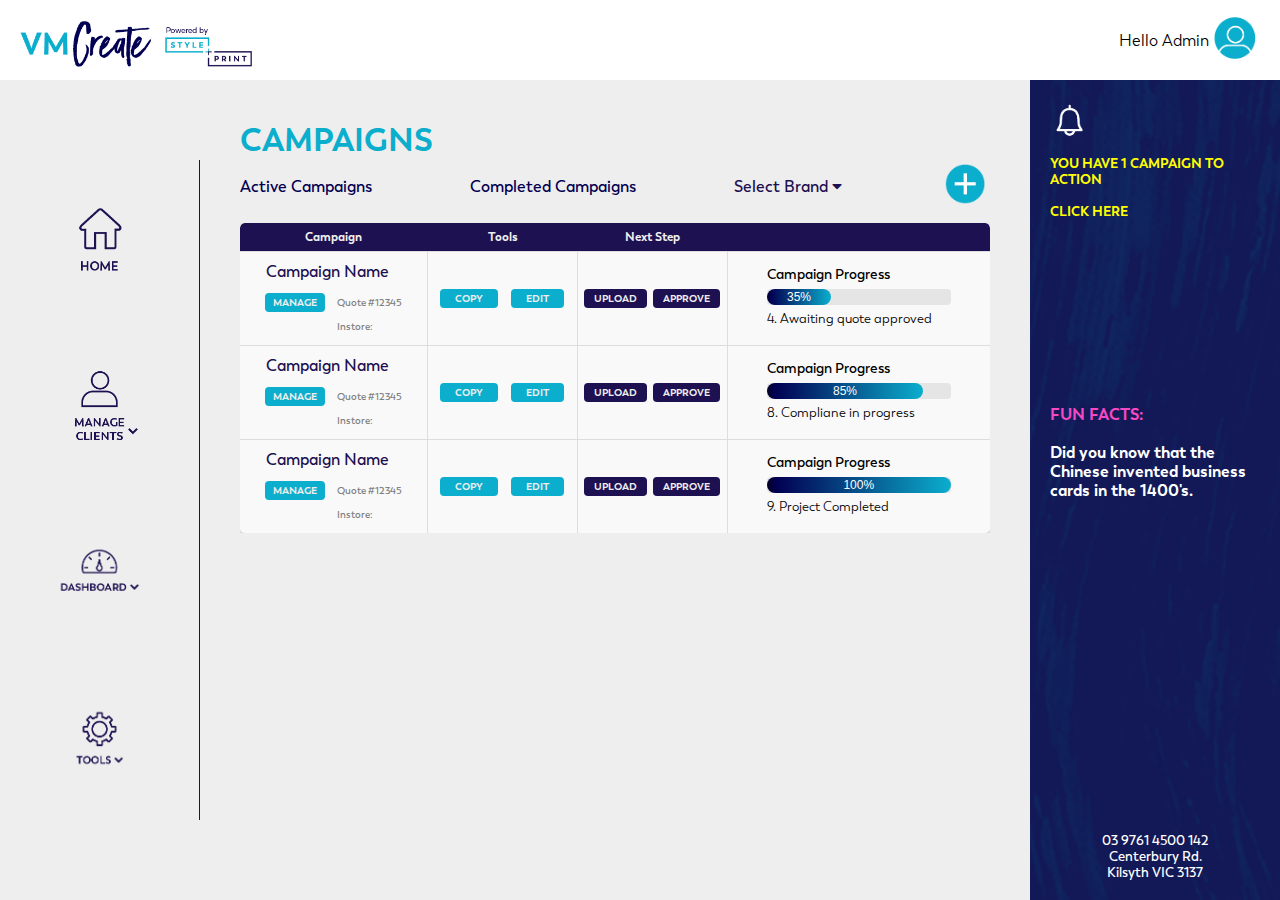
==== commit 267afef0: "modals are inserted. layout responsiveness adjustments for different screen sizes" ====
--- a/dashboard.html
+++ b/dashboard.html
@@ -13,16 +13,16 @@
         integrity="sha384-MCw98/SFnGE8fJT3GXwEOngsV7Zt27NXFoaoApmYm81iuXoPkFOJwJ8ERdknLPMO"
         crossorigin="anonymous"
       />
-    -->
-    <link
-      rel="stylesheet"
-      href="https://cdnjs.cloudflare.com/ajax/libs/font-awesome/5.14.0/css/all.min.css"
-    />
     <link rel="stylesheet" type="text/css" href="semantic/dist/table.min.css" />
     <link
       rel="stylesheet"
       type="text/css"
       href="semantic/dist/progress.min.css"
+    />
+    -->
+    <link
+      rel="stylesheet"
+      href="https://cdnjs.cloudflare.com/ajax/libs/font-awesome/5.14.0/css/all.min.css"
     />
     <link rel="stylesheet" href="/styles/css/styles.css" />
   </head>
@@ -81,10 +81,10 @@
             <span class="dashboard-primary-header">Campaigns</span>
             <br />
             <div class="dashboard-secondary-header">
-              <span class="dashboard-secondary-list-item"
+              <span class="dashboard-secondary-list-item active"
                 >Active Campaigns</span
               >
-              <span class="dashboard-secondary-list-item"
+              <span class="dashboard-secondary-list-item completed"
                 >Completed Campaigns</span
               >
               <div class="dashboard-secondary-list-item dropdown">
@@ -105,7 +105,49 @@
             </div>
           </div>
 
-          <div class="table-container">
+          <div class="modal-approve-container">
+            <div data-ml-modal id="modal-10">
+              <a href="#!" class="modal-overlay"></a>
+              <div class="modal-dialog modal-dialog-lg">
+                <a href="#!" class="modal-close">&times;</a>
+                <h3>This is your <span>MOMENT</span></h3>
+                <div class="modal-content">
+                  <img src="/images/print.gif" alt="" />
+                  <h3>You're about to approve a</h3>
+                  <h3>campaign to go to print</h3>
+                  <div class="modal-button-container">
+                    <a
+                      href="#modal-20"
+                      class="modal-button modal-button-approve"
+                      >Approve</a
+                    >
+                    <a href="#" class="modal-button modal-button-cancel"
+                      >Cancel</a
+                    >
+                  </div>
+                  <p>Seriously, once you hit approve that's it!</p>
+                </div>
+              </div>
+            </div>
+          </div>
+
+          <div class="modal-success-container">
+            <div data-ml-modal id="modal-20">
+              <a href="#!" class="modal-overlay"></a>
+              <div class="modal-dialog modal-dialog-lg">
+                <a href="#!" class="modal-close">&times;</a>
+                <h3>Job <span>COMPLETE</span></h3>
+                <div class="modal-content">
+                  <img src="/images/check.gif" alt="" />
+                  <h3>Congrats!</h3>
+                  <h3>Your campaign is completed</h3>
+                  <p>Nice Job!</p>
+                </div>
+              </div>
+            </div>
+          </div>
+
+          <div style="overflow-x:auto;" class="table-container">
             <div class="grid-table" style="overflow-x: auto;">
               <div class="grid-table-row table-header">
                 <div class="grid-table-header grid-table-header-1">
@@ -141,20 +183,31 @@
                   data-title="Number"
                 >
                   <a href="#" class="table-button table-button-tools">Copy</a>
-                  <a href="#" class="table-button table-button-tools">Edit</a>
+                  <a href="#" class="link table-button table-button-tools"
+                    >Edit</a
+                  >
                 </div>
                 <div
                   class="grid-table-cell grid-table-cell-3"
                   data-title="Series"
                 >
                   <a href="#" class="table-button table-button-next">Upload</a>
-                  <a href="#" class="table-button table-button-next">Approve</a>
-                </div>
+                  <a href="#modal-10" class="table-button table-button-next"
+                    >Approve</a
+                  >
+                </div>
+
                 <div
                   class="grid-table-cell grid-table-cell-4"
                   data-title="Air Date"
                 >
-                  Progess Bar will be here
+                  <p class="progress-top">Campaign Progress</p>
+                  <div class="progress">
+                    <div class="bar" style="width: 35%;">
+                      <p class="percent">35%</p>
+                    </div>
+                  </div>
+                  <p class="progress-bottom">4. Awaiting quote approved</p>
                 </div>
               </div>
 
@@ -190,11 +243,18 @@
                   <a href="#" class="table-button table-button-next">Upload</a>
                   <a href="#" class="table-button table-button-next">Approve</a>
                 </div>
+
                 <div
                   class="grid-table-cell grid-table-cell-4"
                   data-title="Air Date"
                 >
-                  Progess Bar will be here
+                  <p class="progress-top">Campaign Progress</p>
+                  <div class="progress">
+                    <div class="bar" style="width: 85%;">
+                      <p class="percent">85%</p>
+                    </div>
+                  </div>
+                  <p class="progress-bottom">8. Compliane in progress</p>
                 </div>
               </div>
 
@@ -216,6 +276,7 @@
                     </div>
                   </div>
                 </div>
+
                 <div
                   class="grid-table-cell grid-table-cell-2"
                   data-title="Number"
@@ -223,6 +284,7 @@
                   <a href="#" class="table-button table-button-tools">Copy</a>
                   <a href="#" class="table-button table-button-tools">Edit</a>
                 </div>
+
                 <div
                   class="grid-table-cell grid-table-cell-3"
                   data-title="Series"
@@ -230,11 +292,18 @@
                   <a href="#" class="table-button table-button-next">Upload</a>
                   <a href="#" class="table-button table-button-next">Approve</a>
                 </div>
+
                 <div
                   class="grid-table-cell grid-table-cell-4"
                   data-title="Air Date"
                 >
-                  Progess Bar will be here
+                  <p class="progress-top">Campaign Progress</p>
+                  <div class="progress">
+                    <div class="bar" style="width: 100%;">
+                      <p class="percent">100%</p>
+                    </div>
+                  </div>
+                  <p class="progress-bottom">9. Project Completed</p>
                 </div>
               </div>
             </div>
--- a/styles/css/styles.css
+++ b/styles/css/styles.css
@@ -13,6 +13,51 @@
 @font-face {
   font-family: Black-Diamond;
   src: url(/fonts/Black-Diamond.ttf);
+}
+body {
+  /*
+  @media only screen and (max-width: 1024px) and (min-width: 769px) {
+      .main-container {
+          grid-template-columns: 200px auto 200px;
+
+          .header-home {
+              img {
+                  max-width: 300px;
+                  height: auto;
+                  position: absolute;
+                  top: 10px;
+                  left: -10px;
+              }
+          }
+      }
+  }
+
+  @media only screen and (max-width: 768px) and (min-width: 577px) {
+      .main-container {
+          grid-template-columns: 175px auto 200px;
+
+          .header-home {
+              img {
+                  max-width: 300px;
+                  height: auto;
+                  position: absolute;
+                  top: 10px;
+                  left: -10px;
+              }
+          }
+
+          .left-sidebar-icon-image {
+              max-width: 60%;
+              height: auto;
+          }
+
+          .left-sidebar-icon-home {
+              max-width: 45%;
+              height: auto;
+          }
+      }
+  }
+  */
 }
 body a {
   text-decoration: none;
@@ -157,39 +202,127 @@
     height: auto;
   }
 }
-@media only screen and (max-width: 1024px) and (min-width: 769px) {
+@media only screen and (max-width: 992px) and (min-width: 577px) {
   body .main-container {
-    grid-template-columns: 200px auto 200px;
+    max-width: 100%;
+    height: auto;
+    grid-template-columns: 100%;
+    grid-template-rows: 8% 5% 57% 30%;
+    row-gap: 5%;
+    grid-template-areas: "page-header" "left-sidebar" "main" "right-sidebar";
+  }
+  body .main-container .dashboard {
+    margin: 0 20px;
+  }
+  body .main-container .dashboard .dashboard-header-container {
+    text-align: center;
+  }
+  body .main-container .main {
+    margin: 10px 10%;
+  }
+  body .main-container .main .main-header-container {
+    text-align: center;
   }
   body .main-container .header-home img {
-    max-width: 300px;
+    max-width: 35%;
     height: auto;
     position: absolute;
-    top: 10px;
+    top: 1%;
     left: -10px;
   }
-}
-@media only screen and (max-width: 768px) and (min-width: 577px) {
+  body .main-container .left-sidebar {
+    grid-area: left-sidebar;
+    display: flex;
+    align-items: baseline;
+    justify-content: space-evenly;
+    padding: 0 30px;
+    margin: 0;
+  }
+  body .main-container .left-sidebar .left-sidebar-icon-image {
+    max-width: 65%;
+    height: auto;
+  }
+  body .main-container .left-sidebar .left-sidebar-icon-home {
+    max-width: 70%;
+    height: auto;
+  }
+  body .main-container .right-sidebar {
+    grid-template-rows: 33.3% 33.3% 33.3%;
+    text-align: center;
+    display: grid;
+    justify-content: center;
+  }
+  body .main-container .right-sidebar .right-top {
+    text-align: center;
+    display: grid;
+    justify-content: center;
+  }
+  body .main-container .right-sidebar .right-middle {
+    margin-top: 40px;
+    margin-bottom: 100px;
+  }
+}
+@media only screen and (max-width: 1200px) and (min-width: 993px) {
   body .main-container {
-    grid-template-columns: 175px auto 200px;
+    max-width: 100%;
+    height: 140vw;
+    grid-template-columns: 100%;
+    grid-template-rows: 8% 5% 57% 30%;
+    row-gap: 5%;
+    grid-template-areas: "page-header" "left-sidebar" "main" "right-sidebar";
+  }
+  body .main-container .dashboard {
+    margin: 0 20px;
+  }
+  body .main-container .dashboard .dashboard-header-container {
+    text-align: center;
+  }
+  body .main-container .main {
+    margin: 10px 10%;
+  }
+  body .main-container .main .main-header-container {
+    text-align: center;
   }
   body .main-container .header-home img {
-    max-width: 300px;
+    max-width: 35%;
     height: auto;
     position: absolute;
-    top: 10px;
+    top: 1%;
     left: -10px;
   }
-  body .main-container .left-sidebar-icon-image {
-    max-width: 60%;
-    height: auto;
-  }
-  body .main-container .left-sidebar-icon-home {
-    max-width: 45%;
-    height: auto;
-  }
-}
-@media only screen and (max-width: 567px) and (min-width: 350px) {
+  body .main-container .left-sidebar {
+    grid-area: left-sidebar;
+    display: flex;
+    align-items: baseline;
+    justify-content: space-evenly;
+    padding: 0 30px;
+    margin: 0;
+  }
+  body .main-container .left-sidebar .left-sidebar-icon-image {
+    max-width: 65%;
+    height: auto;
+  }
+  body .main-container .left-sidebar .left-sidebar-icon-home {
+    max-width: 70%;
+    height: auto;
+  }
+  body .main-container .right-sidebar {
+    grid-template-rows: 33.3% 33.3% 33.3%;
+    text-align: center;
+    display: grid;
+    justify-content: center;
+  }
+  body .main-container .right-sidebar .right-top {
+    text-align: center;
+    display: grid;
+    justify-content: center;
+  }
+  body .main-container .right-sidebar .right-middle {
+    margin-top: 40px;
+    margin-bottom: 100px;
+  }
+}
+@media only screen and (max-width: 576px) and (min-width: 350px) {
   body .main-container {
     max-width: 100%;
     height: auto;
@@ -586,6 +719,51 @@
   font-family: Black-Diamond;
   src: url(/fonts/Black-Diamond.ttf);
 }
+body {
+  /*
+  @media only screen and (max-width: 1024px) and (min-width: 769px) {
+      .main-container {
+          grid-template-columns: 200px auto 200px;
+
+          .header-home {
+              img {
+                  max-width: 300px;
+                  height: auto;
+                  position: absolute;
+                  top: 10px;
+                  left: -10px;
+              }
+          }
+      }
+  }
+
+  @media only screen and (max-width: 768px) and (min-width: 577px) {
+      .main-container {
+          grid-template-columns: 175px auto 200px;
+
+          .header-home {
+              img {
+                  max-width: 300px;
+                  height: auto;
+                  position: absolute;
+                  top: 10px;
+                  left: -10px;
+              }
+          }
+
+          .left-sidebar-icon-image {
+              max-width: 60%;
+              height: auto;
+          }
+
+          .left-sidebar-icon-home {
+              max-width: 45%;
+              height: auto;
+          }
+      }
+  }
+  */
+}
 body a {
   text-decoration: none;
   color: #eee;
@@ -729,39 +907,7 @@
     height: auto;
   }
 }
-@media only screen and (max-width: 1024px) and (min-width: 769px) {
-  body .main-container {
-    grid-template-columns: 200px auto 200px;
-  }
-  body .main-container .header-home img {
-    max-width: 300px;
-    height: auto;
-    position: absolute;
-    top: 10px;
-    left: -10px;
-  }
-}
-@media only screen and (max-width: 768px) and (min-width: 577px) {
-  body .main-container {
-    grid-template-columns: 175px auto 200px;
-  }
-  body .main-container .header-home img {
-    max-width: 300px;
-    height: auto;
-    position: absolute;
-    top: 10px;
-    left: -10px;
-  }
-  body .main-container .left-sidebar-icon-image {
-    max-width: 60%;
-    height: auto;
-  }
-  body .main-container .left-sidebar-icon-home {
-    max-width: 45%;
-    height: auto;
-  }
-}
-@media only screen and (max-width: 567px) and (min-width: 350px) {
+@media only screen and (max-width: 992px) and (min-width: 577px) {
   body .main-container {
     max-width: 100%;
     height: auto;
@@ -770,15 +916,24 @@
     row-gap: 5%;
     grid-template-areas: "page-header" "left-sidebar" "main" "right-sidebar";
   }
+  body .main-container .dashboard {
+    margin: 0 20px;
+  }
+  body .main-container .dashboard .dashboard-header-container {
+    text-align: center;
+  }
+  body .main-container .main {
+    margin: 10px 10%;
+  }
+  body .main-container .main .main-header-container {
+    text-align: center;
+  }
   body .main-container .header-home img {
-    max-width: 200px;
+    max-width: 35%;
     height: auto;
     position: absolute;
-    top: 20px;
+    top: 1%;
     left: -10px;
-  }
-  body .main-container .header-login span {
-    color: #fff;
   }
   body .main-container .left-sidebar {
     grid-area: left-sidebar;
@@ -789,11 +944,11 @@
     margin: 0;
   }
   body .main-container .left-sidebar .left-sidebar-icon-image {
-    max-width: 85%;
+    max-width: 65%;
     height: auto;
   }
   body .main-container .left-sidebar .left-sidebar-icon-home {
-    max-width: 100%;
+    max-width: 70%;
     height: auto;
   }
   body .main-container .right-sidebar {
@@ -812,24 +967,33 @@
     margin-bottom: 100px;
   }
 }
-@media only screen and (max-width: 349px) and (min-width: 300px) {
+@media only screen and (max-width: 1200px) and (min-width: 993px) {
   body .main-container {
     max-width: 100%;
-    height: auto;
+    height: 140vw;
     grid-template-columns: 100%;
     grid-template-rows: 8% 5% 57% 30%;
     row-gap: 5%;
     grid-template-areas: "page-header" "left-sidebar" "main" "right-sidebar";
   }
+  body .main-container .dashboard {
+    margin: 0 20px;
+  }
+  body .main-container .dashboard .dashboard-header-container {
+    text-align: center;
+  }
+  body .main-container .main {
+    margin: 10px 10%;
+  }
+  body .main-container .main .main-header-container {
+    text-align: center;
+  }
   body .main-container .header-home img {
-    max-width: 200px;
+    max-width: 35%;
     height: auto;
     position: absolute;
-    top: 20px;
+    top: 1%;
     left: -10px;
-  }
-  body .main-container .header-login span {
-    color: #fff;
   }
   body .main-container .left-sidebar {
     grid-area: left-sidebar;
@@ -840,11 +1004,11 @@
     margin: 0;
   }
   body .main-container .left-sidebar .left-sidebar-icon-image {
-    max-width: 85%;
+    max-width: 65%;
     height: auto;
   }
   body .main-container .left-sidebar .left-sidebar-icon-home {
-    max-width: 100%;
+    max-width: 70%;
     height: auto;
   }
   body .main-container .right-sidebar {
@@ -863,7 +1027,7 @@
     margin-bottom: 100px;
   }
 }
-@media only screen and (max-width: 299px) and (min-width: 100px) {
+@media only screen and (max-width: 576px) and (min-width: 350px) {
   body .main-container {
     max-width: 100%;
     height: auto;
@@ -914,22 +1078,280 @@
     margin-bottom: 100px;
   }
 }
-
-@font-face {
-  font-family: Trenda-Regular;
-  src: url(/fonts/Trenda-Regular.otf);
-}
-@font-face {
+@media only screen and (max-width: 349px) and (min-width: 300px) {
+  body .main-container {
+    max-width: 100%;
+    height: auto;
+    grid-template-columns: 100%;
+    grid-template-rows: 8% 5% 57% 30%;
+    row-gap: 5%;
+    grid-template-areas: "page-header" "left-sidebar" "main" "right-sidebar";
+  }
+  body .main-container .header-home img {
+    max-width: 200px;
+    height: auto;
+    position: absolute;
+    top: 20px;
+    left: -10px;
+  }
+  body .main-container .header-login span {
+    color: #fff;
+  }
+  body .main-container .left-sidebar {
+    grid-area: left-sidebar;
+    display: flex;
+    align-items: baseline;
+    justify-content: space-evenly;
+    padding: 0 30px;
+    margin: 0;
+  }
+  body .main-container .left-sidebar .left-sidebar-icon-image {
+    max-width: 85%;
+    height: auto;
+  }
+  body .main-container .left-sidebar .left-sidebar-icon-home {
+    max-width: 100%;
+    height: auto;
+  }
+  body .main-container .right-sidebar {
+    grid-template-rows: 33.3% 33.3% 33.3%;
+    text-align: center;
+    display: grid;
+    justify-content: center;
+  }
+  body .main-container .right-sidebar .right-top {
+    text-align: center;
+    display: grid;
+    justify-content: center;
+  }
+  body .main-container .right-sidebar .right-middle {
+    margin-top: 40px;
+    margin-bottom: 100px;
+  }
+}
+@media only screen and (max-width: 299px) and (min-width: 100px) {
+  body .main-container {
+    max-width: 100%;
+    height: auto;
+    grid-template-columns: 100%;
+    grid-template-rows: 8% 5% 57% 30%;
+    row-gap: 5%;
+    grid-template-areas: "page-header" "left-sidebar" "main" "right-sidebar";
+  }
+  body .main-container .header-home img {
+    max-width: 200px;
+    height: auto;
+    position: absolute;
+    top: 20px;
+    left: -10px;
+  }
+  body .main-container .header-login span {
+    color: #fff;
+  }
+  body .main-container .left-sidebar {
+    grid-area: left-sidebar;
+    display: flex;
+    align-items: baseline;
+    justify-content: space-evenly;
+    padding: 0 30px;
+    margin: 0;
+  }
+  body .main-container .left-sidebar .left-sidebar-icon-image {
+    max-width: 85%;
+    height: auto;
+  }
+  body .main-container .left-sidebar .left-sidebar-icon-home {
+    max-width: 100%;
+    height: auto;
+  }
+  body .main-container .right-sidebar {
+    grid-template-rows: 33.3% 33.3% 33.3%;
+    text-align: center;
+    display: grid;
+    justify-content: center;
+  }
+  body .main-container .right-sidebar .right-top {
+    text-align: center;
+    display: grid;
+    justify-content: center;
+  }
+  body .main-container .right-sidebar .right-middle {
+    margin-top: 40px;
+    margin-bottom: 100px;
+  }
+}
+
+[data-ml-modal] {
+  position: fixed;
+  top: 0;
+  bottom: 0;
+  left: 0;
+  right: 0;
+  overflow-x: hidden;
+  overflow-y: auto;
+  -webkit-overflow-scrolling: touch;
+  z-index: 999;
+  width: 0;
+  height: 0;
+  opacity: 0;
+}
+
+[data-ml-modal]:target {
+  width: auto;
+  height: auto;
+  opacity: 1;
+  -webkit-transition: opacity 1s ease;
+  transition: opacity 1s ease;
+}
+
+[data-ml-modal]:target .modal-overlay {
+  position: fixed;
+  top: 0;
+  bottom: 0;
+  left: 0;
+  right: 0;
+  cursor: pointer;
+  background-color: #000;
+  background-color: rgba(0, 0, 0, 0.7);
+  z-index: 1;
+}
+
+[data-ml-modal] .modal-dialog {
+  border-radius: 6px;
+  box-shadow: 0 11px 15px -7px rgba(0, 0, 0, 0.2), 0 24px 38px 3px rgba(0, 0, 0, 0.14), 0 9px 46px 8px rgba(0, 0, 0, 0.12);
+  position: relative;
+  width: 40%;
+  margin: 5% auto;
+  max-width: 660px;
+  max-height: 100%;
+  overflow-x: hidden;
+  overflow-y: auto;
+  z-index: 2;
+}
+
+.modal-dialog-lg {
+  max-width: 820px !important;
+}
+
+[data-ml-modal] .modal-dialog > h3 {
+  background-color: #0BAECD;
+  border-bottom: 1px solid #b3b3b3;
+  font-size: 24px;
+  font-weight: 400;
+  margin: 0;
+  padding: 0.8em 56px 0.8em 27px;
+  color: #eee;
   font-family: Trenda-Bold;
-  src: url(/fonts/Trenda-Bold.otf);
-}
-@font-face {
+}
+[data-ml-modal] .modal-dialog > h3 span {
+  font-family: Black-Diamond;
+}
+
+[data-ml-modal] .modal-content {
+  background: #fff;
+  text-align: center;
+  padding: 0 20px;
+}
+[data-ml-modal] .modal-content img {
+  width: 200px;
+  height: auto;
+}
+[data-ml-modal] .modal-content h3 {
+  color: #0BAECD;
+  font-size: 24px;
   font-family: Trenda-Semibold;
-  src: url(/fonts/Trenda-Semibold.otf);
-}
-@font-face {
-  font-family: Black-Diamond;
-  src: url(/fonts/Black-Diamond.ttf);
+}
+[data-ml-modal] .modal-content p {
+  color: #020052;
+  font-family: Trenda-Semibold;
+  padding: 25px;
+}
+[data-ml-modal] .modal-content .modal-button-container {
+  display: flex;
+  align-items: center;
+  justify-content: center;
+  padding: 20px 0 0 0;
+}
+[data-ml-modal] .modal-content .modal-button-container .modal-button {
+  padding: 10px 30px;
+  text-transform: uppercase;
+  font-family: Trenda-Bold;
+  border-radius: 3px;
+}
+[data-ml-modal] .modal-content .modal-button-container .modal-button-approve {
+  background-color: #020052;
+  margin-right: 2%;
+}
+[data-ml-modal] .modal-content .modal-button-container .modal-button-cancel {
+  background-color: grey;
+  margin-left: 2%;
+}
+[data-ml-modal] .modal-content .modal-button-container .modal-button:hover {
+  filter: brightness(110%);
+}
+
+[data-ml-modal] .modal-close {
+  position: absolute;
+  top: 18px;
+  right: 13px;
+  color: #eee;
+  background-color: #1E1151;
+  border-radius: 50%;
+  height: 30px;
+  width: 30px;
+  font-size: 36px;
+  line-height: 28px;
+  text-align: center;
+  -webkit-transition: all 0.3s ease-in-out;
+  transition: all 0.3s ease-in-out;
+}
+
+[data-ml-modal] .modal-close:hover {
+  background-color: #eee;
+  color: #1E1151;
+  cursor: pointer;
+}
+
+[data-ml-modal] p:first-child,
+[data-ml-modal] p:last-child {
+  margin: 0;
+}
+
+@media only screen and (min-width: 1400px) {
+  [data-ml-modal] .modal-dialog {
+    width: 40%;
+    margin: 10% auto;
+  }
+}
+@media only screen and (max-width: 1024px) and (min-width: 577px) {
+  [data-ml-modal] .modal-dialog {
+    width: 60%;
+    margin: 30% auto;
+  }
+}
+@media only screen and (max-width: 576px) {
+  [data-ml-modal] .modal-dialog {
+    width: 90%;
+    margin: 40% auto;
+  }
+}
+@media only screen and (max-width: 576px) and (min-width: 350px) {
+  [data-ml-modal] .modal-dialog {
+    width: 90%;
+    margin: 20% auto;
+  }
+}
+@media only screen and (max-width: 349px) and (min-width: 300px) {
+  [data-ml-modal] .modal-dialog {
+    width: 100%;
+    margin: 10% auto;
+  }
+}
+@media only screen and (max-width: 299px) and (min-width: 100px) {
+  [data-ml-modal] .modal-dialog {
+    width: 100%;
+    margin: 10% auto;
+  }
 }
 .dashboard .dashboard-header-container {
   margin-top: 20px;
@@ -951,6 +1373,9 @@
 .dashboard .dashboard-secondary-header .dashboard-secondary-list-item {
   margin-right: 6%;
   cursor: pointer;
+}
+.dashboard .dashboard-secondary-header .dashboard-secondary-list-item:hover {
+  color: grey;
 }
 .dashboard .dashboard-secondary-header .add-table-item img {
   width: 50px;
@@ -1072,11 +1497,55 @@
 .dashboard .table-container .grid-table-cell-1 {
   text-align: center;
 }
-.dashboard .table-container .grid-table-cell-2, .dashboard .table-container .grid-table-cell-3, .dashboard .table-container .grid-table-cell-4 {
+.dashboard .table-container .grid-table-cell-2, .dashboard .table-container .grid-table-cell-3 {
   display: flex;
   align-items: center;
   justify-content: space-evenly;
-  text-align: center;
+}
+.dashboard .table-container .grid-table-cell-4 .progress-top {
+  text-align: left;
+  position: relative;
+  top: 15%;
+  left: 15%;
+  max-width: 70%;
+  font-size: 14px;
+  font-family: Trenda-Semibold;
+}
+.dashboard .table-container .grid-table-cell-4 .progress-bottom {
+  text-align: left;
+  position: relative;
+  top: -15%;
+  left: 15%;
+  max-width: 70%;
+  font-size: 13px;
+  font-family: Trenda-Regular;
+}
+.dashboard .table-container .grid-table-cell-4 .progress {
+  margin: 20px auto;
+  padding: 0;
+  width: 70%;
+  height: 16px;
+  overflow: hidden;
+  background: #e5e5e5;
+  border-radius: 4px;
+}
+.dashboard .table-container .grid-table-cell-4 .progress .bar {
+  position: relative;
+  border-radius: 8px;
+  float: left;
+  min-width: 1%;
+  height: 100%;
+  background: linear-gradient(90deg, #020024 0%, #020052 5%, #0baecd 100%);
+}
+.dashboard .table-container .grid-table-cell-4 .progress .bar .percent {
+  position: absolute;
+  top: 50%;
+  left: 50%;
+  transform: translate(-50%, -50%);
+  margin: 0;
+  font-family: tahoma, arial, helvetica;
+  font-size: 12px;
+  color: white;
 }
 .dashboard .table-container .grid-table-cell:not(:last-child) {
   border-right: 1px solid #ddd;
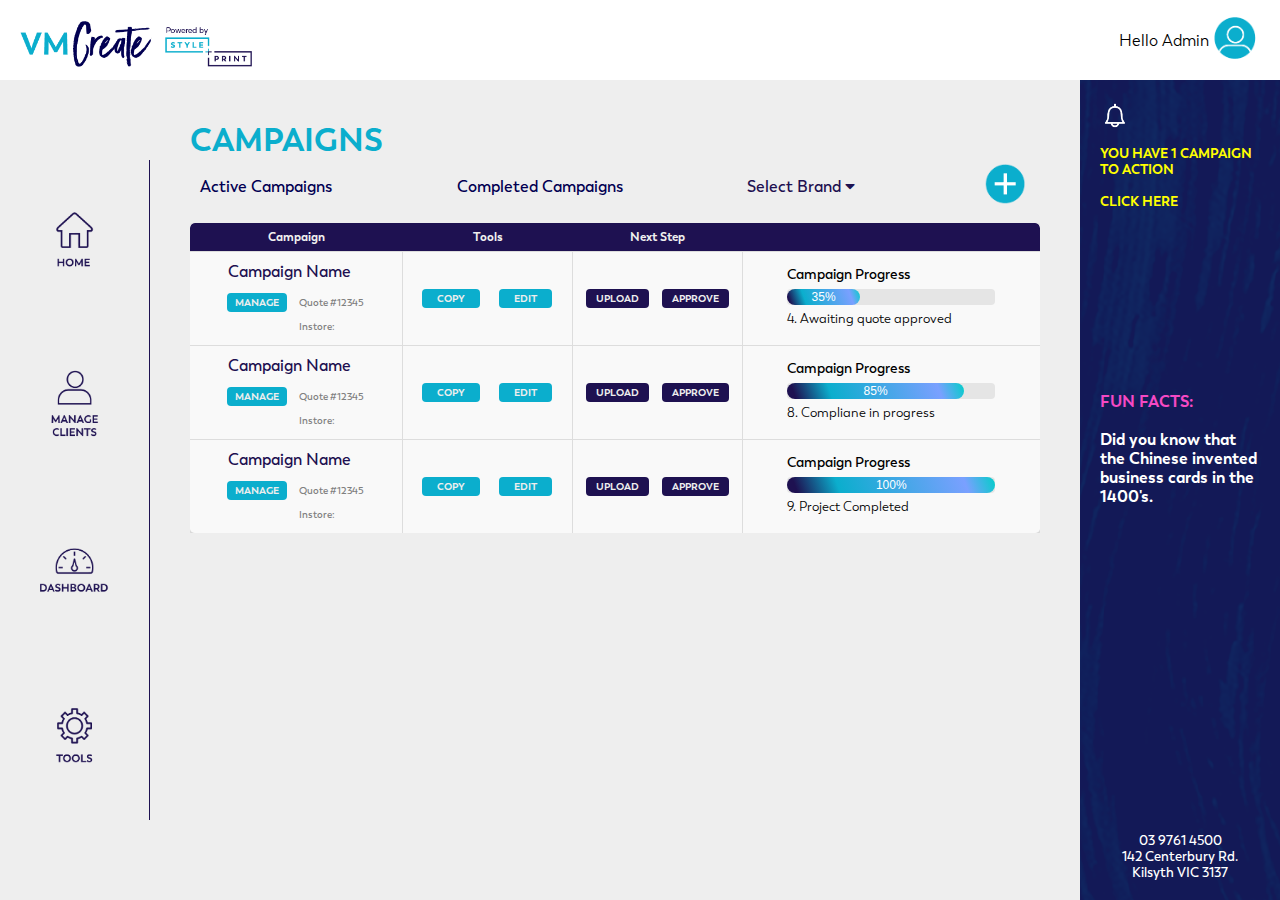
==== commit e11f071c: "chris's feedback improvements" ====
--- a/dashboard.html
+++ b/dashboard.html
@@ -6,20 +6,6 @@
     <title></title>
     <meta name="description" content="" />
     <meta name="viewport" content="width=device-width, initial-scale=1" />
-    <!--
-      <link
-        rel="stylesheet"
-        href="https://stackpath.bootstrapcdn.com/bootstrap/4.1.3/css/bootstrap.min.css"
-        integrity="sha384-MCw98/SFnGE8fJT3GXwEOngsV7Zt27NXFoaoApmYm81iuXoPkFOJwJ8ERdknLPMO"
-        crossorigin="anonymous"
-      />
-    <link rel="stylesheet" type="text/css" href="semantic/dist/table.min.css" />
-    <link
-      rel="stylesheet"
-      type="text/css"
-      href="semantic/dist/progress.min.css"
-    />
-    -->
     <link
       rel="stylesheet"
       href="https://cdnjs.cloudflare.com/ajax/libs/font-awesome/5.14.0/css/all.min.css"
@@ -46,7 +32,7 @@
             <div class="left-sidebar-icon">
               <img
                 class="left-sidebar-icon-image left-sidebar-icon-home"
-                src="./images/homeIcon1.png"
+                src="./images/homeIcon2.png"
               />
             </div>
           </a>
@@ -54,7 +40,7 @@
             <div class="left-sidebar-icon">
               <img
                 class="left-sidebar-icon-image"
-                src="./images/clientsIcon1.png"
+                src="./images/clientsIcon2.png"
               />
             </div>
           </a>
@@ -62,7 +48,7 @@
             <div class="left-sidebar-icon">
               <img
                 class="left-sidebar-icon-image"
-                src="./images/dashboardIcon1.png"
+                src="./images/dashboardIcon2.png"
               />
             </div>
           </a>
@@ -70,7 +56,7 @@
             <div class="left-sidebar-icon">
               <img
                 class="left-sidebar-icon-image"
-                src="./images/toolsIcon1.png"
+                src="./images/toolsIcon2.png"
               />
             </div>
           </a>
@@ -99,9 +85,15 @@
                 </div>
               </div>
 
-              <a class="add-table-item" href="/">
-                <img src="/images/addTableItemIcon1.png" alt="" />
-              </a>
+              <div class="dashboard-secondary-list-item dropdown">
+                <button class="dropbtn add-table-item">
+                  <img src="/images/addTableItemIcon1.png" alt="" />
+                </button>
+                <div class="dropdown-content">
+                  <a href="#">Create Campaign</a>
+                  <a href="#">Add Campaign</a>
+                </div>
+              </div>
             </div>
           </div>
 
@@ -147,7 +139,7 @@
             </div>
           </div>
 
-          <div style="overflow-x:auto;" class="table-container">
+          <div style="overflow-x: auto;" class="table-container">
             <div class="grid-table" style="overflow-x: auto;">
               <div class="grid-table-row table-header">
                 <div class="grid-table-header grid-table-header-1">
@@ -332,8 +324,8 @@
           </div>
           <div class="right-bottom">
             <p>
-              03 9761 4500 142<br />
-              Centerbury Rd.<br />
+              03 9761 4500<br />
+              142 Centerbury Rd.<br />
               Kilsyth VIC 3137
             </p>
           </div>
--- a/styles/css/styles.css
+++ b/styles/css/styles.css
@@ -14,58 +14,13 @@
   font-family: Black-Diamond;
   src: url(/fonts/Black-Diamond.ttf);
 }
-body {
-  /*
-  @media only screen and (max-width: 1024px) and (min-width: 769px) {
-      .main-container {
-          grid-template-columns: 200px auto 200px;
-
-          .header-home {
-              img {
-                  max-width: 300px;
-                  height: auto;
-                  position: absolute;
-                  top: 10px;
-                  left: -10px;
-              }
-          }
-      }
-  }
-
-  @media only screen and (max-width: 768px) and (min-width: 577px) {
-      .main-container {
-          grid-template-columns: 175px auto 200px;
-
-          .header-home {
-              img {
-                  max-width: 300px;
-                  height: auto;
-                  position: absolute;
-                  top: 10px;
-                  left: -10px;
-              }
-          }
-
-          .left-sidebar-icon-image {
-              max-width: 60%;
-              height: auto;
-          }
-
-          .left-sidebar-icon-home {
-              max-width: 45%;
-              height: auto;
-          }
-      }
-  }
-  */
-}
 body a {
   text-decoration: none;
   color: #eee;
 }
 body .home {
-  background: url(/images/backgroundHome.png);
-  background-size: cover;
+  background: url(/images/backgroundHome1.png);
+  background-position: center top 60px;
 }
 body .dashboard {
   background-color: #eee;
@@ -164,7 +119,7 @@
 }
 @media only screen and (max-width: 2214px) and (min-width: 1401px) {
   body .main-container {
-    grid-template-columns: 350px auto 350px;
+    grid-template-columns: 300px auto 300px;
   }
   body .main-container .header-home img {
     max-width: 300px;
@@ -174,17 +129,17 @@
     left: -10px;
   }
   body .main-container .left-sidebar-icon-image {
-    max-width: 35%;
+    max-width: 40%;
     height: auto;
   }
   body .main-container .left-sidebar-icon-home {
-    max-width: 25%;
+    max-width: 40%;
     height: auto;
   }
 }
 @media only screen and (max-width: 1400px) and (min-width: 1025px) {
   body .main-container {
-    grid-template-columns: 200px auto 250px;
+    grid-template-columns: 150px auto 200px;
   }
   body .main-container .header-home img {
     max-width: 300px;
@@ -194,11 +149,11 @@
     left: -10px;
   }
   body .main-container .left-sidebar-icon-image {
-    max-width: 45%;
+    max-width: 60%;
     height: auto;
   }
   body .main-container .left-sidebar-icon-home {
-    max-width: 35%;
+    max-width: 60%;
     height: auto;
   }
 }
@@ -243,7 +198,7 @@
     height: auto;
   }
   body .main-container .left-sidebar .left-sidebar-icon-home {
-    max-width: 70%;
+    max-width: 65%;
     height: auto;
   }
   body .main-container .right-sidebar {
@@ -303,7 +258,7 @@
     height: auto;
   }
   body .main-container .left-sidebar .left-sidebar-icon-home {
-    max-width: 70%;
+    max-width: 65%;
     height: auto;
   }
   body .main-container .right-sidebar {
@@ -354,7 +309,7 @@
     height: auto;
   }
   body .main-container .left-sidebar .left-sidebar-icon-home {
-    max-width: 100%;
+    max-width: 85%;
     height: auto;
   }
   body .main-container .right-sidebar {
@@ -405,7 +360,7 @@
     height: auto;
   }
   body .main-container .left-sidebar .left-sidebar-icon-home {
-    max-width: 100%;
+    max-width: 85%;
     height: auto;
   }
   body .main-container .right-sidebar {
@@ -456,7 +411,7 @@
     height: auto;
   }
   body .main-container .left-sidebar .left-sidebar-icon-home {
-    max-width: 100%;
+    max-width: 85%;
     height: auto;
   }
   body .main-container .right-sidebar {
@@ -506,7 +461,7 @@
 .main .box-container {
   margin-top: 30px;
   display: grid;
-  grid-template-columns: repeat(21, 1fr);
+  grid-template-columns: repeat(20, 1fr);
   row-gap: 20px;
 }
 .main .box-container .campaign-dashboard:hover,
@@ -516,7 +471,7 @@
 .main .box-container .campaign-dashboard {
   grid-column: 1/21;
   padding-top: -10rem;
-  padding-bottom: 7rem;
+  padding-bottom: 8rem;
   border-radius: 5px;
   background-color: #1E1151;
   color: #eee;
@@ -538,7 +493,7 @@
   border-radius: 5px;
   background-color: #1E1151;
   color: #eee;
-  padding-bottom: 7rem;
+  padding-bottom: 8rem;
   background-repeat: no-repeat;
   background-position: right -15px bottom -15px;
   background-size: 90px;
@@ -719,58 +674,13 @@
   font-family: Black-Diamond;
   src: url(/fonts/Black-Diamond.ttf);
 }
-body {
-  /*
-  @media only screen and (max-width: 1024px) and (min-width: 769px) {
-      .main-container {
-          grid-template-columns: 200px auto 200px;
-
-          .header-home {
-              img {
-                  max-width: 300px;
-                  height: auto;
-                  position: absolute;
-                  top: 10px;
-                  left: -10px;
-              }
-          }
-      }
-  }
-
-  @media only screen and (max-width: 768px) and (min-width: 577px) {
-      .main-container {
-          grid-template-columns: 175px auto 200px;
-
-          .header-home {
-              img {
-                  max-width: 300px;
-                  height: auto;
-                  position: absolute;
-                  top: 10px;
-                  left: -10px;
-              }
-          }
-
-          .left-sidebar-icon-image {
-              max-width: 60%;
-              height: auto;
-          }
-
-          .left-sidebar-icon-home {
-              max-width: 45%;
-              height: auto;
-          }
-      }
-  }
-  */
-}
 body a {
   text-decoration: none;
   color: #eee;
 }
 body .home {
-  background: url(/images/backgroundHome.png);
-  background-size: cover;
+  background: url(/images/backgroundHome1.png);
+  background-position: center top 60px;
 }
 body .dashboard {
   background-color: #eee;
@@ -869,7 +779,7 @@
 }
 @media only screen and (max-width: 2214px) and (min-width: 1401px) {
   body .main-container {
-    grid-template-columns: 350px auto 350px;
+    grid-template-columns: 300px auto 300px;
   }
   body .main-container .header-home img {
     max-width: 300px;
@@ -879,17 +789,17 @@
     left: -10px;
   }
   body .main-container .left-sidebar-icon-image {
-    max-width: 35%;
+    max-width: 40%;
     height: auto;
   }
   body .main-container .left-sidebar-icon-home {
-    max-width: 25%;
+    max-width: 40%;
     height: auto;
   }
 }
 @media only screen and (max-width: 1400px) and (min-width: 1025px) {
   body .main-container {
-    grid-template-columns: 200px auto 250px;
+    grid-template-columns: 150px auto 200px;
   }
   body .main-container .header-home img {
     max-width: 300px;
@@ -899,11 +809,11 @@
     left: -10px;
   }
   body .main-container .left-sidebar-icon-image {
-    max-width: 45%;
+    max-width: 60%;
     height: auto;
   }
   body .main-container .left-sidebar-icon-home {
-    max-width: 35%;
+    max-width: 60%;
     height: auto;
   }
 }
@@ -948,7 +858,7 @@
     height: auto;
   }
   body .main-container .left-sidebar .left-sidebar-icon-home {
-    max-width: 70%;
+    max-width: 65%;
     height: auto;
   }
   body .main-container .right-sidebar {
@@ -1008,7 +918,7 @@
     height: auto;
   }
   body .main-container .left-sidebar .left-sidebar-icon-home {
-    max-width: 70%;
+    max-width: 65%;
     height: auto;
   }
   body .main-container .right-sidebar {
@@ -1059,7 +969,7 @@
     height: auto;
   }
   body .main-container .left-sidebar .left-sidebar-icon-home {
-    max-width: 100%;
+    max-width: 85%;
     height: auto;
   }
   body .main-container .right-sidebar {
@@ -1110,7 +1020,7 @@
     height: auto;
   }
   body .main-container .left-sidebar .left-sidebar-icon-home {
-    max-width: 100%;
+    max-width: 85%;
     height: auto;
   }
   body .main-container .right-sidebar {
@@ -1161,7 +1071,7 @@
     height: auto;
   }
   body .main-container .left-sidebar .left-sidebar-icon-home {
-    max-width: 100%;
+    max-width: 85%;
     height: auto;
   }
   body .main-container .right-sidebar {
@@ -1371,8 +1281,8 @@
   justify-content: space-between;
 }
 .dashboard .dashboard-secondary-header .dashboard-secondary-list-item {
-  margin-right: 6%;
   cursor: pointer;
+  padding: 0 10px;
 }
 .dashboard .dashboard-secondary-header .dashboard-secondary-list-item:hover {
   color: grey;
@@ -1382,7 +1292,6 @@
   height: 50px;
 }
 .dashboard .dashboard-secondary-header .dropdown {
-  float: left;
   overflow: hidden;
 }
 .dashboard .dashboard-secondary-header .dropdown:hover .dropdown-content {
@@ -1413,13 +1322,13 @@
 .dashboard .dashboard-secondary-header .dropdown .dropdown-content a {
   float: none;
   color: black;
-  padding: 12px 16px;
-  text-decoration: none;
+  padding: 10px 16px;
   display: block;
-  text-align: left;
+  border-radius: 3px;
 }
 .dashboard .dashboard-secondary-header .dropdown .dropdown-content a:hover {
   background-color: #0BAECD;
+  border-radius: 3px;
 }
 .dashboard .table-container {
   margin-top: 10px;
@@ -1535,7 +1444,7 @@
   float: left;
   min-width: 1%;
   height: 100%;
-  background: linear-gradient(90deg, #020024 0%, #020052 5%, #0baecd 100%);
+  background: linear-gradient(70deg, #1e1151 5%, #0baecd 25%, #7aa0ff 85%, #02cec9 100%);
 }
 .dashboard .table-container .grid-table-cell-4 .progress .bar .percent {
   position: absolute;
@@ -1550,9 +1459,12 @@
 .dashboard .table-container .grid-table-cell:not(:last-child) {
   border-right: 1px solid #ddd;
 }
-@media only screen and (max-width: 576px) {
+@media only screen and (max-width: 1024px) and (min-width: 100px) {
   .dashboard .dashboard-header-container {
     text-align: center;
+  }
+  .dashboard .dashboard-header-container .dashboard-secondary-header {
+    justify-content: center;
   }
 }
 
